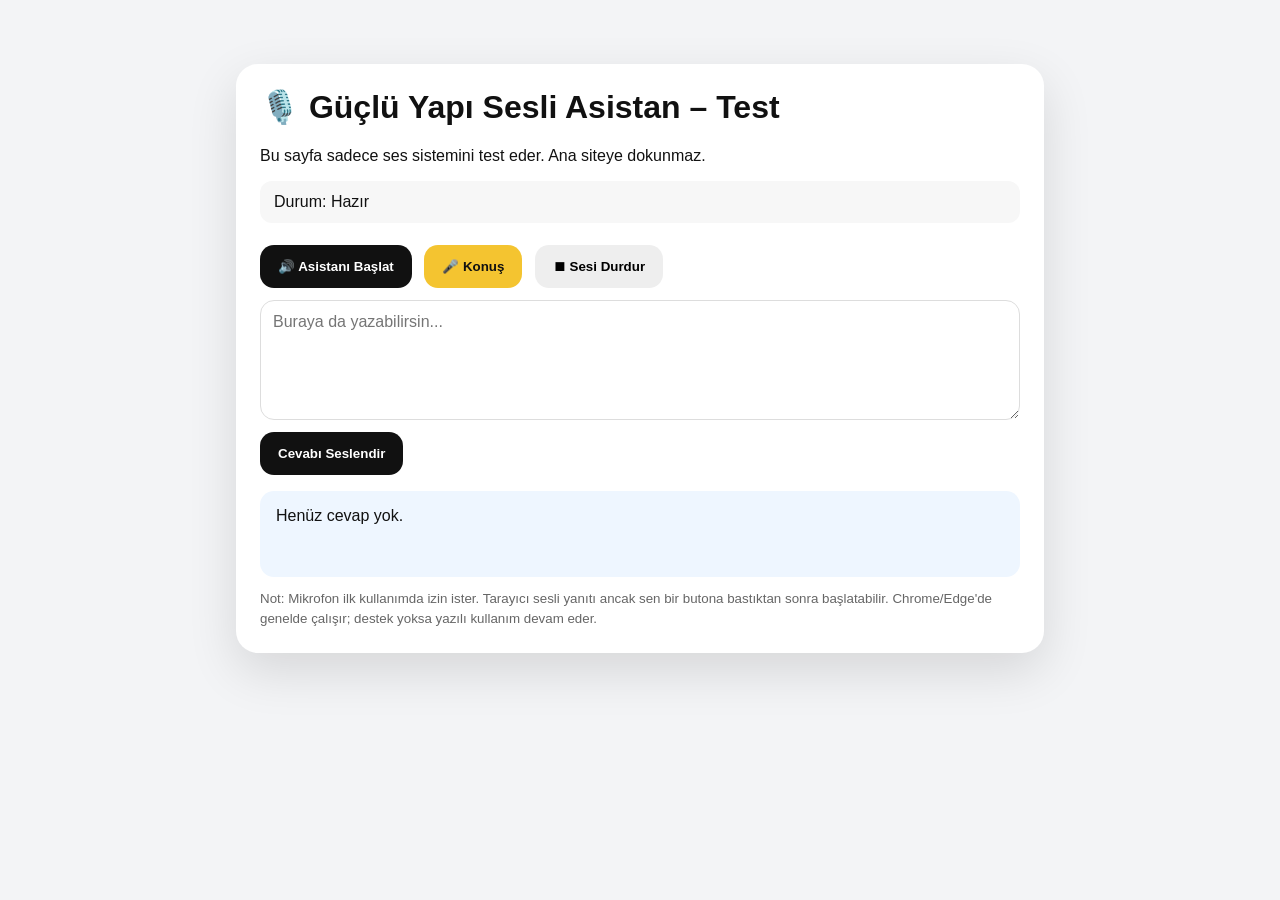
==== sesli-asistan-test.html @ 8af640b9 "Add safe voice assistant test page" ====
<!doctype html>
<html lang="tr">
<head>
  <meta charset="utf-8">
  <meta name="viewport" content="width=device-width,initial-scale=1">
  <title>Güçlü Yapı Sesli Asistan Test</title>
  <style>
    body{font-family:Arial,sans-serif;background:#f3f4f6;margin:0;padding:24px;color:#111}
    .card{max-width:760px;margin:40px auto;background:#fff;border-radius:22px;padding:24px;box-shadow:0 18px 50px rgba(0,0,0,.12)}
    h1{margin-top:0}
    .status{padding:12px 14px;background:#f7f7f7;border-radius:12px;margin:14px 0}
    button{border:0;border-radius:14px;padding:14px 18px;font-weight:700;cursor:pointer;margin-right:8px;margin-top:8px}
    .start{background:#111;color:#fff}.mic{background:#f4c430;color:#111}.stop{background:#eee}
    textarea{width:100%;min-height:120px;border:1px solid #ddd;border-radius:14px;padding:12px;box-sizing:border-box;margin-top:12px;font:inherit}
    .reply{margin-top:16px;padding:16px;border-radius:14px;background:#eef6ff;min-height:54px;white-space:pre-wrap}
    small{display:block;margin-top:12px;color:#666;line-height:1.5}
  </style>
</head>
<body>
  <div class="card">
    <h1>🎙️ Güçlü Yapı Sesli Asistan – Test</h1>
    <p>Bu sayfa sadece ses sistemini test eder. Ana siteye dokunmaz.</p>
    <div id="status" class="status">Durum: Hazır</div>

    <button class="start" id="startBtn">🔊 Asistanı Başlat</button>
    <button class="mic" id="micBtn">🎤 Konuş</button>
    <button class="stop" id="stopBtn">⏹ Sesi Durdur</button>

    <textarea id="text" placeholder="Buraya da yazabilirsin..."></textarea>
    <button class="start" id="answerBtn">Cevabı Seslendir</button>

    <div id="reply" class="reply">Henüz cevap yok.</div>
    <small>
      Not: Mikrofon ilk kullanımda izin ister. Tarayıcı sesli yanıtı ancak sen bir butona bastıktan sonra başlatabilir. Chrome/Edge'de genelde çalışır; destek yoksa yazılı kullanım devam eder.
    </small>
  </div>

<script>
(function(){
  const statusEl = document.getElementById('status');
  const textEl = document.getElementById('text');
  const replyEl = document.getElementById('reply');

  function setStatus(t){ statusEl.textContent = 'Durum: ' + t; }

  function pickTurkishVoice(){
    const voices = speechSynthesis.getVoices();
    return voices.find(v => /^tr(-|_)/i.test(v.lang)) || voices.find(v => /Turk/i.test(v.name)) || voices[0] || null;
  }

  function speak(text){
    if (!('speechSynthesis' in window)) {
      setStatus('Bu tarayıcı sesli okumayı desteklemiyor');
      return;
    }
    speechSynthesis.cancel();
    const u = new SpeechSynthesisUtterance(text);
    u.lang = 'tr-TR';
    const v = pickTurkishVoice();
    if (v) u.voice = v;
    u.rate = 0.98;
    u.pitch = 1;
    u.onstart = () => setStatus('Konuşuyor');
    u.onend = () => setStatus('Hazır');
    u.onerror = () => setStatus('Seslendirme hatası');
    speechSynthesis.speak(u);
  }

  function makeDemoReply(input){
    const q = (input || '').toLowerCase();
    if (q.includes('mantolama')) return 'Elbette. Güçlü Yapı olarak İzmir ve Menemen bölgesinde mantolama hizmeti veriyoruz. Bina kaç katlı ve hangi ilçede?';
    if (q.includes('boya')) return 'Dış cephe boya ve tamirat hizmetimiz var. Ücretsiz keşif için bina konumunu ve mümkünse birkaç fotoğrafı paylaşabilirsiniz.';
    if (q.includes('fiyat') || q.includes('ücret')) return 'Net fiyat için bina ölçüsü, yapılacak işlem ve yüzey durumunu bilmemiz gerekiyor. Ücretsiz keşifle net teklif hazırlayabiliriz.';
    if (q.includes('izmir') || q.includes('menemen')) return 'Evet, İzmir ve Menemen başta olmak üzere Ege bölgesinde hizmet veriyoruz.';
    return 'Size yardımcı olabilirim. Mantolama, dış cephe boya, fileli sıva, dekoratif sıva, izolasyon veya ücretsiz keşif hakkında sorabilirsiniz.';
  }

  document.getElementById('startBtn').onclick = function(){
    const msg = 'Merhaba, Güçlü Yapı sesli asistanına hoş geldiniz. Mantolama, dış cephe boya, izolasyon veya ücretsiz keşif hakkında bana sorabilirsiniz.';
    replyEl.textContent = msg;
    speak(msg);
  };

  document.getElementById('answerBtn').onclick = function(){
    const ans = makeDemoReply(textEl.value);
    replyEl.textContent = ans;
    speak(ans);
  };

  document.getElementById('stopBtn').onclick = function(){
    if ('speechSynthesis' in window) speechSynthesis.cancel();
    setStatus('Durduruldu');
  };

  const SR = window.SpeechRecognition || window.webkitSpeechRecognition;
  if (!SR) {
    document.getElementById('micBtn').disabled = true;
    document.getElementById('micBtn').textContent = '🎤 Mikrofon desteklenmiyor';
  } else {
    const rec = new SR();
    rec.lang = 'tr-TR';
    rec.interimResults = false;
    rec.maxAlternatives = 1;

    document.getElementById('micBtn').onclick = function(){
      try {
        setStatus('Dinliyor...');
        rec.start();
      } catch(e) {
        setStatus('Mikrofon zaten açık olabilir');
      }
    };

    rec.onresult = function(e){
      const heard = e.results[0][0].transcript;
      textEl.value = heard;
      const ans = makeDemoReply(heard);
      replyEl.textContent = ans;
      setStatus('Anlaşıldı: ' + heard);
      speak(ans);
    };
    rec.onerror = function(e){ setStatus('Mikrofon hatası: ' + e.error); };
    rec.onend = function(){ if (!speechSynthesis.speaking) setStatus('Hazır'); };
  }
})();
</script>
</body>
</html>
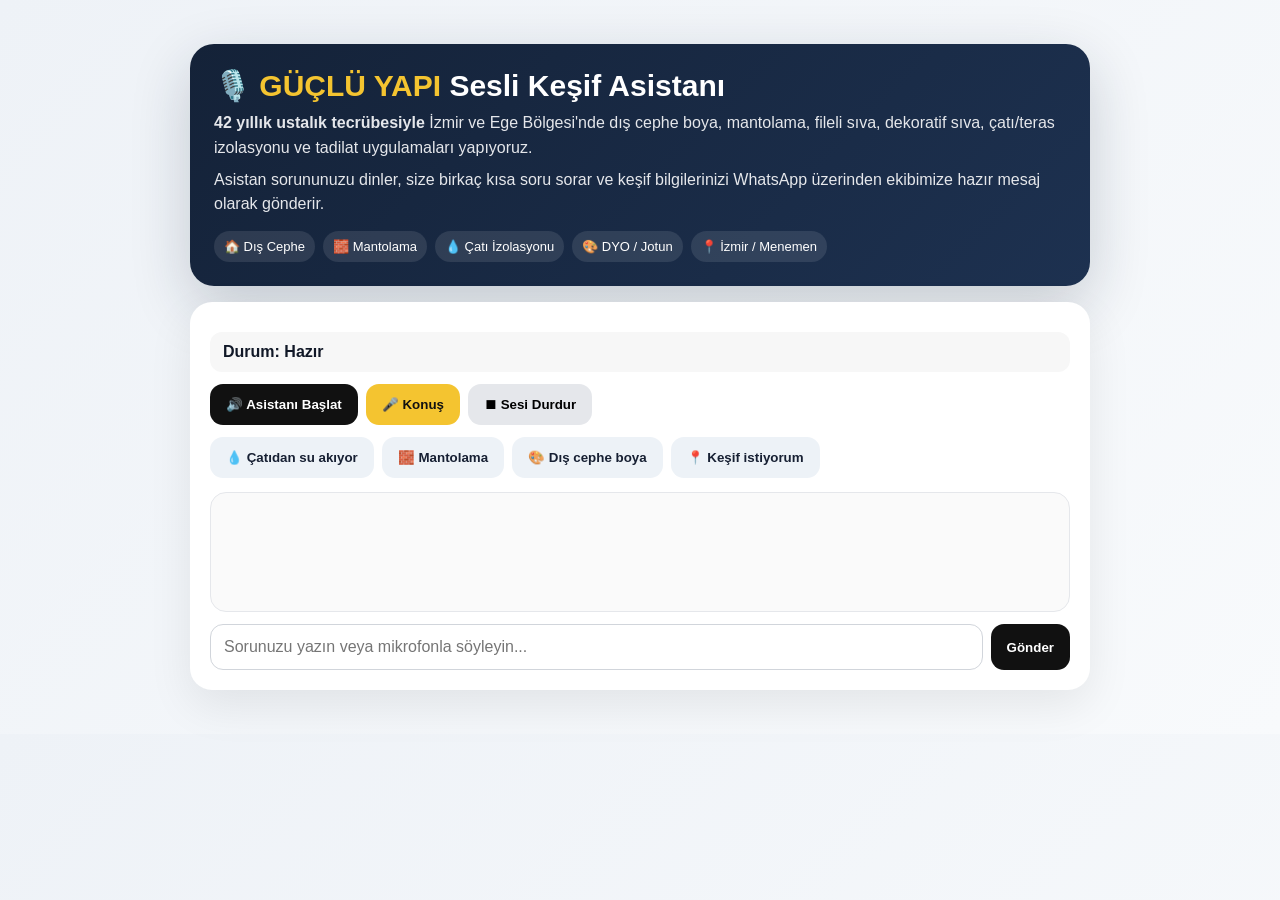
==== commit dcbafccd: "Develop voice assistant discovery flow and WhatsApp form" ====
--- a/sesli-asistan-test.html
+++ b/sesli-asistan-test.html
@@ -3,125 +3,199 @@
 <head>
   <meta charset="utf-8">
   <meta name="viewport" content="width=device-width,initial-scale=1">
-  <title>Güçlü Yapı Sesli Asistan Test</title>
+  <title>Güçlü Yapı Sesli Keşif Asistanı</title>
   <style>
-    body{font-family:Arial,sans-serif;background:#f3f4f6;margin:0;padding:24px;color:#111}
-    .card{max-width:760px;margin:40px auto;background:#fff;border-radius:22px;padding:24px;box-shadow:0 18px 50px rgba(0,0,0,.12)}
-    h1{margin-top:0}
-    .status{padding:12px 14px;background:#f7f7f7;border-radius:12px;margin:14px 0}
-    button{border:0;border-radius:14px;padding:14px 18px;font-weight:700;cursor:pointer;margin-right:8px;margin-top:8px}
-    .start{background:#111;color:#fff}.mic{background:#f4c430;color:#111}.stop{background:#eee}
-    textarea{width:100%;min-height:120px;border:1px solid #ddd;border-radius:14px;padding:12px;box-sizing:border-box;margin-top:12px;font:inherit}
-    .reply{margin-top:16px;padding:16px;border-radius:14px;background:#eef6ff;min-height:54px;white-space:pre-wrap}
-    small{display:block;margin-top:12px;color:#666;line-height:1.5}
+    :root{--navy:#142238;--navy2:#1d3150;--gold:#f4c430;--green:#22c55e;--soft:#f4f6f8;--text:#111827}
+    *{box-sizing:border-box}
+    body{font-family:Arial,sans-serif;background:linear-gradient(135deg,#eef2f7,#f8fafc);margin:0;padding:20px;color:var(--text)}
+    .wrap{max-width:900px;margin:24px auto}
+    .brand{background:linear-gradient(135deg,var(--navy),var(--navy2));color:#fff;border-radius:24px;padding:24px;box-shadow:0 20px 60px rgba(20,34,56,.2)}
+    .brand h1{margin:0 0 8px;font-size:30px}.brand strong{color:var(--gold)}
+    .brand p{margin:7px 0;line-height:1.55;color:#e5e7eb}
+    .badges{display:flex;flex-wrap:wrap;gap:8px;margin-top:14px}.badge{background:rgba(255,255,255,.1);padding:8px 10px;border-radius:999px;font-size:13px}
+    .card{margin-top:16px;background:#fff;border-radius:22px;padding:20px;box-shadow:0 16px 45px rgba(0,0,0,.08)}
+    .status{padding:11px 13px;background:#f7f7f7;border-radius:12px;margin:10px 0;font-weight:700}
+    .actions{display:flex;flex-wrap:wrap;gap:8px;margin:12px 0}
+    button{border:0;border-radius:13px;padding:13px 16px;font-weight:800;cursor:pointer}
+    .start{background:#111;color:#fff}.mic{background:var(--gold);color:#111}.stop{background:#e5e7eb}.send{background:#16a34a;color:#fff;width:100%;font-size:16px}
+    .quick{background:#edf2f7;color:#172033;font-weight:700}
+    .conversation{margin-top:14px;border:1px solid #e5e7eb;border-radius:16px;padding:14px;min-height:120px;max-height:330px;overflow:auto;background:#fafafa}
+    .msg{max-width:86%;padding:11px 13px;border-radius:14px;margin:8px 0;line-height:1.45;white-space:pre-wrap}
+    .bot{background:#eaf2ff;border-bottom-left-radius:4px}.user{background:#fff2bf;margin-left:auto;border-bottom-right-radius:4px}
+    .inputrow{display:flex;gap:8px;margin-top:12px}.inputrow input{flex:1;border:1px solid #d1d5db;border-radius:13px;padding:13px;font:inherit}.inputrow button{background:#111;color:#fff}
+    .formbox{display:none;margin-top:18px;border-top:1px solid #eee;padding-top:18px}
+    .formbox.show{display:block}
+    .grid{display:grid;grid-template-columns:1fr 1fr;gap:12px}
+    label{font-size:13px;font-weight:800;display:block;margin-bottom:6px}
+    input,select,textarea{width:100%;border:1px solid #d1d5db;border-radius:12px;padding:12px;font:inherit;background:#fff}
+    textarea{min-height:90px;resize:vertical}
+    .full{grid-column:1/-1}.wa-grid{display:grid;grid-template-columns:repeat(3,1fr);gap:8px;margin-top:12px}
+    .wa{display:block;text-decoration:none;text-align:center;background:#25D366;color:#fff;padding:12px;border-radius:12px;font-weight:800}
+    .note{margin-top:10px;color:#6b7280;font-size:12px;line-height:1.45}
+    @media(max-width:650px){.grid,.wa-grid{grid-template-columns:1fr}.brand h1{font-size:24px}.msg{max-width:94%}}
   </style>
 </head>
 <body>
-  <div class="card">
-    <h1>🎙️ Güçlü Yapı Sesli Asistan – Test</h1>
-    <p>Bu sayfa sadece ses sistemini test eder. Ana siteye dokunmaz.</p>
+<div class="wrap">
+  <section class="brand">
+    <h1>🎙️ <strong>GÜÇLÜ YAPI</strong> Sesli Keşif Asistanı</h1>
+    <p><b>42 yıllık ustalık tecrübesiyle</b> İzmir ve Ege Bölgesi'nde dış cephe boya, mantolama, fileli sıva, dekoratif sıva, çatı/teras izolasyonu ve tadilat uygulamaları yapıyoruz.</p>
+    <p>Asistan sorununuzu dinler, size birkaç kısa soru sorar ve keşif bilgilerinizi WhatsApp üzerinden ekibimize hazır mesaj olarak gönderir.</p>
+    <div class="badges"><span class="badge">🏠 Dış Cephe</span><span class="badge">🧱 Mantolama</span><span class="badge">💧 Çatı İzolasyonu</span><span class="badge">🎨 DYO / Jotun</span><span class="badge">📍 İzmir / Menemen</span></div>
+  </section>
+
+  <section class="card">
     <div id="status" class="status">Durum: Hazır</div>
-
-    <button class="start" id="startBtn">🔊 Asistanı Başlat</button>
-    <button class="mic" id="micBtn">🎤 Konuş</button>
-    <button class="stop" id="stopBtn">⏹ Sesi Durdur</button>
-
-    <textarea id="text" placeholder="Buraya da yazabilirsin..."></textarea>
-    <button class="start" id="answerBtn">Cevabı Seslendir</button>
-
-    <div id="reply" class="reply">Henüz cevap yok.</div>
-    <small>
-      Not: Mikrofon ilk kullanımda izin ister. Tarayıcı sesli yanıtı ancak sen bir butona bastıktan sonra başlatabilir. Chrome/Edge'de genelde çalışır; destek yoksa yazılı kullanım devam eder.
-    </small>
-  </div>
+    <div class="actions">
+      <button class="start" id="startBtn">🔊 Asistanı Başlat</button>
+      <button class="mic" id="micBtn">🎤 Konuş</button>
+      <button class="stop" id="stopBtn">⏹ Sesi Durdur</button>
+    </div>
+
+    <div class="actions">
+      <button class="quick" data-q="Evimin çatısından su akıyor">💧 Çatıdan su akıyor</button>
+      <button class="quick" data-q="Mantolama yaptırmak istiyorum">🧱 Mantolama</button>
+      <button class="quick" data-q="Dış cephe boya yaptırmak istiyorum">🎨 Dış cephe boya</button>
+      <button class="quick" data-q="Ücretsiz keşif istiyorum">📍 Keşif istiyorum</button>
+    </div>
+
+    <div id="conversation" class="conversation"></div>
+    <div class="inputrow">
+      <input id="text" placeholder="Sorunuzu yazın veya mikrofonla söyleyin...">
+      <button id="sendText">Gönder</button>
+    </div>
+
+    <div id="formBox" class="formbox">
+      <h2>📋 Ücretsiz Keşif Formu</h2>
+      <p id="formLead">Bilgileri doldurun, ardından istediğiniz Güçlü Yapı WhatsApp hattına tek tıkla gönderin.</p>
+      <div class="grid">
+        <div><label>Ad Soyad</label><input id="fName" placeholder="Adınız soyadınız"></div>
+        <div><label>Telefon</label><input id="fPhone" type="tel" placeholder="05xx xxx xx xx"></div>
+        <div><label>İlçe</label><input id="fDistrict" placeholder="Örn. Menemen"></div>
+        <div><label>Mahalle</label><input id="fNeighborhood" placeholder="Mahalle"></div>
+        <div class="full"><label>Açık Adres</label><input id="fAddress" placeholder="Sokak, bina no, site/apartman adı"></div>
+        <div><label>Hizmet</label><select id="fService"><option>Çatı / Teras Su İzolasyonu</option><option>Mantolama</option><option>Dış Cephe Boya ve Tamirat</option><option>Fileli Sıva</option><option>Dekoratif Sıva</option><option>Diğer</option></select></div>
+        <div><label>Bina Bilgisi</label><input id="fBuilding" placeholder="Örn. 5 katlı apartman"></div>
+        <div class="full"><label>Sorun / Talep</label><textarea id="fProblem" placeholder="Sorunu kısaca anlatın..."></textarea></div>
+      </div>
+
+      <button class="send" id="prepareBtn">✅ WhatsApp Mesajını Hazırla</button>
+      <div id="waButtons" class="wa-grid" style="display:none">
+        <a id="wa1" class="wa" target="_blank">WhatsApp 1</a>
+        <a id="wa2" class="wa" target="_blank">WhatsApp 2</a>
+        <a id="wa3" class="wa" target="_blank">WhatsApp 3</a>
+      </div>
+      <div class="note">WhatsApp açıldıktan sonra bina/çatı fotoğraf ve videolarını mesaja ayrıca ekleyebilirsiniz. Tarayıcı güvenliği nedeniyle dosyalar otomatik eklenemez.</div>
+    </div>
+  </section>
+</div>
 
 <script>
 (function(){
-  const statusEl = document.getElementById('status');
-  const textEl = document.getElementById('text');
-  const replyEl = document.getElementById('reply');
-
-  function setStatus(t){ statusEl.textContent = 'Durum: ' + t; }
+  const statusEl=document.getElementById('status');
+  const textEl=document.getElementById('text');
+  const conv=document.getElementById('conversation');
+  const formBox=document.getElementById('formBox');
+  const state={step:'start',district:'',service:'',problem:''};
+
+  function setStatus(t){statusEl.textContent='Durum: '+t}
+  function addMsg(who,text){const d=document.createElement('div');d.className='msg '+(who==='bot'?'bot':'user');d.textContent=text;conv.appendChild(d);conv.scrollTop=conv.scrollHeight}
 
   function pickTurkishVoice(){
-    const voices = speechSynthesis.getVoices();
-    return voices.find(v => /^tr(-|_)/i.test(v.lang)) || voices.find(v => /Turk/i.test(v.name)) || voices[0] || null;
-  }
-
+    const voices=speechSynthesis.getVoices();
+    return voices.find(v=>/^tr(-|_)/i.test(v.lang))||voices.find(v=>/Turk/i.test(v.name))||voices[0]||null;
+  }
   function speak(text){
-    if (!('speechSynthesis' in window)) {
-      setStatus('Bu tarayıcı sesli okumayı desteklemiyor');
-      return;
-    }
+    if(!('speechSynthesis' in window)){setStatus('Sesli okuma desteklenmiyor');return}
     speechSynthesis.cancel();
-    const u = new SpeechSynthesisUtterance(text);
-    u.lang = 'tr-TR';
-    const v = pickTurkishVoice();
-    if (v) u.voice = v;
-    u.rate = 0.98;
-    u.pitch = 1;
-    u.onstart = () => setStatus('Konuşuyor');
-    u.onend = () => setStatus('Hazır');
-    u.onerror = () => setStatus('Seslendirme hatası');
-    speechSynthesis.speak(u);
-  }
-
-  function makeDemoReply(input){
-    const q = (input || '').toLowerCase();
-    if (q.includes('mantolama')) return 'Elbette. Güçlü Yapı olarak İzmir ve Menemen bölgesinde mantolama hizmeti veriyoruz. Bina kaç katlı ve hangi ilçede?';
-    if (q.includes('boya')) return 'Dış cephe boya ve tamirat hizmetimiz var. Ücretsiz keşif için bina konumunu ve mümkünse birkaç fotoğrafı paylaşabilirsiniz.';
-    if (q.includes('fiyat') || q.includes('ücret')) return 'Net fiyat için bina ölçüsü, yapılacak işlem ve yüzey durumunu bilmemiz gerekiyor. Ücretsiz keşifle net teklif hazırlayabiliriz.';
-    if (q.includes('izmir') || q.includes('menemen')) return 'Evet, İzmir ve Menemen başta olmak üzere Ege bölgesinde hizmet veriyoruz.';
-    return 'Size yardımcı olabilirim. Mantolama, dış cephe boya, fileli sıva, dekoratif sıva, izolasyon veya ücretsiz keşif hakkında sorabilirsiniz.';
-  }
-
-  document.getElementById('startBtn').onclick = function(){
-    const msg = 'Merhaba, Güçlü Yapı sesli asistanına hoş geldiniz. Mantolama, dış cephe boya, izolasyon veya ücretsiz keşif hakkında bana sorabilirsiniz.';
-    replyEl.textContent = msg;
-    speak(msg);
+    const u=new SpeechSynthesisUtterance(text);u.lang='tr-TR';const v=pickTurkishVoice();if(v)u.voice=v;u.rate=.96;u.pitch=1;
+    u.onstart=()=>setStatus('Konuşuyor');u.onend=()=>setStatus('Hazır');u.onerror=()=>setStatus('Seslendirme hatası');speechSynthesis.speak(u);
+  }
+  function bot(text){addMsg('bot',text);speak(text)}
+  function showForm(){formBox.classList.add('show');if(state.district)document.getElementById('fDistrict').value=state.district;if(state.service)document.getElementById('fService').value=state.service;if(state.problem)document.getElementById('fProblem').value=state.problem;formBox.scrollIntoView({behavior:'smooth',block:'start'})}
+
+  function normalizeTR(s){return (s||'').toLocaleLowerCase('tr-TR').replace(/[ı]/g,'i').replace(/[ş]/g,'s').replace(/[ğ]/g,'g').replace(/[ü]/g,'u').replace(/[ö]/g,'o').replace(/[ç]/g,'c')}
+
+  function understand(input){
+    const raw=(input||'').trim(); if(!raw)return;
+    addMsg('user',raw); textEl.value='';
+    const q=normalizeTR(raw);
+
+    if(state.step==='ask_district'){
+      let district=raw.replace(/^(ben |biz |ilce |ilçem |ilcem |konum |konumum )/i,'').trim();
+      if(q.includes('menemen')) district='Menemen';
+      state.district=district||raw; state.step='form';
+      document.getElementById('fDistrict').value=state.district;
+      const reply=(normalizeTR(state.district).includes('menemen'))
+        ? 'Tamam, Menemen bölgesinde hizmet veriyoruz. Sorununuzu ekibe iletmek için size kısa bir ücretsiz keşif formu açıyorum. Adres, telefon ve bina bilgilerini doldurduğunuzda WhatsApp mesajını otomatik hazırlayacağız.'
+        : 'Tamam, '+state.district+' olarak kaydettim. Hizmet uygunluğunu ekibimiz teyit etsin. Şimdi kısa keşif formunu doldurun; adres ve telefon bilgileriniz WhatsApp mesajına otomatik eklenecek.';
+      bot(reply);showForm();return;
+    }
+
+    const roof=q.includes('cati')||q.includes('teras')||q.includes('su aki')||q.includes('sizdir')||q.includes('rutubet')||q.includes('nem');
+    const insulation=q.includes('mantolama');
+    const paint=q.includes('dis cephe')||q.includes('boya');
+    const discovery=q.includes('kesif')||q.includes('fiyat')||q.includes('teklif');
+
+    if(roof){
+      state.problem=raw; state.service='Çatı / Teras Su İzolasyonu'; state.step='ask_district';
+      bot('Geçmiş olsun. Çatıdan su alma; membran, baca dipleri, parapetler, dereler veya çatlaklardan kaynaklanabilir. Net çözüm için yerinde görmek en doğrusu. Hangi ilçedesiniz? Örneğin Menemen, Bornova, Karşıyaka gibi.');return;
+    }
+    if(insulation){
+      state.problem=raw; state.service='Mantolama'; state.step='ask_district';
+      bot('Tabii. Güçlü Yapı olarak mantolama ve dış cephe sistemleri uyguluyoruz. Size doğru keşif yönlendirmesi yapabilmem için önce hangi ilçede olduğunuzu söyler misiniz?');return;
+    }
+    if(paint){
+      state.problem=raw; state.service='Dış Cephe Boya ve Tamirat'; state.step='ask_district';
+      bot('Dış cephe boya ve tamirat uygulaması yapıyoruz. Yüzeyin çatlak, kabarma ve sıva durumuna göre uygulama planı değişir. Hangi ilçedesiniz?');return;
+    }
+    if(discovery){
+      state.problem=raw; state.step='ask_district';
+      bot('Memnuniyetle. Ücretsiz keşif kaydı oluşturabiliriz. Önce hangi ilçede olduğunuzu söyler misiniz?');return;
+    }
+    if(q.includes('menemen')){
+      state.district='Menemen';state.step='form';bot('Evet, Menemen’de hizmet veriyoruz. Size ücretsiz keşif formunu açıyorum.');showForm();return;
+    }
+    if(q.includes('kimsiniz')||q.includes('guclu yapi')||q.includes('hakkinda')){
+      bot('Güçlü Yapı; 42 yıllık ustalık tecrübesiyle İzmir ve Ege Bölgesi’nde dış cephe boya, mantolama, fileli ve dekoratif sıva, çatı ve teras izolasyonu ile tadilat işleri yapan bir uygulama ekibidir. DYO ve Jotun gibi markalarla çalışıyoruz. İsterseniz sorununuzu anlatın, sizi keşif formuna yönlendireyim.');return;
+    }
+    bot('Size yardımcı olayım. Çatıdan su alma, mantolama, dış cephe boya, sıva veya izolasyon probleminizi bana söyleyin. Gerekirse birkaç soru sorup ücretsiz keşif formunu açacağım.');
+  }
+
+  document.getElementById('startBtn').onclick=function(){
+    const intro='Merhaba, Güçlü Yapı’ya hoş geldiniz. 42 yıllık ustalık tecrübesiyle İzmir ve Ege Bölgesi’nde dış cephe boya, mantolama, fileli sıva, dekoratif sıva, çatı ve teras izolasyonu hizmeti veriyoruz. Sorununuzu bana sesli olarak anlatabilirsiniz. Örneğin, evimin çatısından su akıyor diyebilirsiniz.';
+    addMsg('bot',intro);speak(intro);
   };
-
-  document.getElementById('answerBtn').onclick = function(){
-    const ans = makeDemoReply(textEl.value);
-    replyEl.textContent = ans;
-    speak(ans);
+  document.getElementById('sendText').onclick=()=>understand(textEl.value);
+  textEl.addEventListener('keydown',e=>{if(e.key==='Enter'){e.preventDefault();understand(textEl.value)}});
+  document.querySelectorAll('.quick').forEach(b=>b.onclick=()=>understand(b.dataset.q));
+  document.getElementById('stopBtn').onclick=function(){if('speechSynthesis'in window)speechSynthesis.cancel();setStatus('Durduruldu')};
+
+  const SR=window.SpeechRecognition||window.webkitSpeechRecognition;
+  if(!SR){document.getElementById('micBtn').disabled=true;document.getElementById('micBtn').textContent='🎤 Mikrofon desteklenmiyor'}else{
+    const rec=new SR();rec.lang='tr-TR';rec.interimResults=false;rec.maxAlternatives=1;
+    document.getElementById('micBtn').onclick=function(){try{setStatus('Dinliyor...');rec.start()}catch(e){setStatus('Mikrofon zaten açık olabilir')}};
+    rec.onresult=e=>{const heard=e.results[0][0].transcript;setStatus('Anlaşıldı: '+heard);understand(heard)};
+    rec.onerror=e=>setStatus('Mikrofon hatası: '+e.error);rec.onend=()=>{if(!speechSynthesis.speaking)setStatus('Hazır')};
+  }
+
+  document.getElementById('prepareBtn').onclick=function(){
+    const name=document.getElementById('fName').value.trim();
+    const phone=document.getElementById('fPhone').value.trim();
+    const district=document.getElementById('fDistrict').value.trim();
+    const neighborhood=document.getElementById('fNeighborhood').value.trim();
+    const address=document.getElementById('fAddress').value.trim();
+    const service=document.getElementById('fService').value;
+    const building=document.getElementById('fBuilding').value.trim();
+    const problem=document.getElementById('fProblem').value.trim();
+    if(!name||!phone||!district){alert('Lütfen en az Ad Soyad, Telefon ve İlçe bilgilerini doldurun.');return}
+    const msg=`GÜÇLÜ YAPI - ÜCRETSİZ KEŞİF TALEBİ\n\nAd Soyad: ${name}\nTelefon: ${phone}\nİlçe: ${district}\nMahalle: ${neighborhood||'-'}\nAdres: ${address||'-'}\nHizmet: ${service}\nBina Bilgisi: ${building||'-'}\nSorun / Talep: ${problem||'-'}\n\nMüsait olduğunuzda keşif için dönüş yapabilir misiniz?`;
+    const enc=encodeURIComponent(msg);
+    const nums=['905013242145','905354176251','905073541360'];
+    nums.forEach((n,i)=>{const a=document.getElementById('wa'+(i+1));a.href='https://wa.me/'+n+'?text='+enc});
+    document.getElementById('waButtons').style.display='grid';
+    bot('Mesajınız hazır. Aşağıdaki yeşil WhatsApp düğmelerinden birine basarak keşif talebini Güçlü Yapı ekibine gönderebilirsiniz. Fotoğraf ve videolarınızı WhatsApp açıldıktan sonra ekleyebilirsiniz.');
   };
-
-  document.getElementById('stopBtn').onclick = function(){
-    if ('speechSynthesis' in window) speechSynthesis.cancel();
-    setStatus('Durduruldu');
-  };
-
-  const SR = window.SpeechRecognition || window.webkitSpeechRecognition;
-  if (!SR) {
-    document.getElementById('micBtn').disabled = true;
-    document.getElementById('micBtn').textContent = '🎤 Mikrofon desteklenmiyor';
-  } else {
-    const rec = new SR();
-    rec.lang = 'tr-TR';
-    rec.interimResults = false;
-    rec.maxAlternatives = 1;
-
-    document.getElementById('micBtn').onclick = function(){
-      try {
-        setStatus('Dinliyor...');
-        rec.start();
-      } catch(e) {
-        setStatus('Mikrofon zaten açık olabilir');
-      }
-    };
-
-    rec.onresult = function(e){
-      const heard = e.results[0][0].transcript;
-      textEl.value = heard;
-      const ans = makeDemoReply(heard);
-      replyEl.textContent = ans;
-      setStatus('Anlaşıldı: ' + heard);
-      speak(ans);
-    };
-    rec.onerror = function(e){ setStatus('Mikrofon hatası: ' + e.error); };
-    rec.onend = function(){ if (!speechSynthesis.speaking) setStatus('Hazır'); };
-  }
 })();
 </script>
 </body>
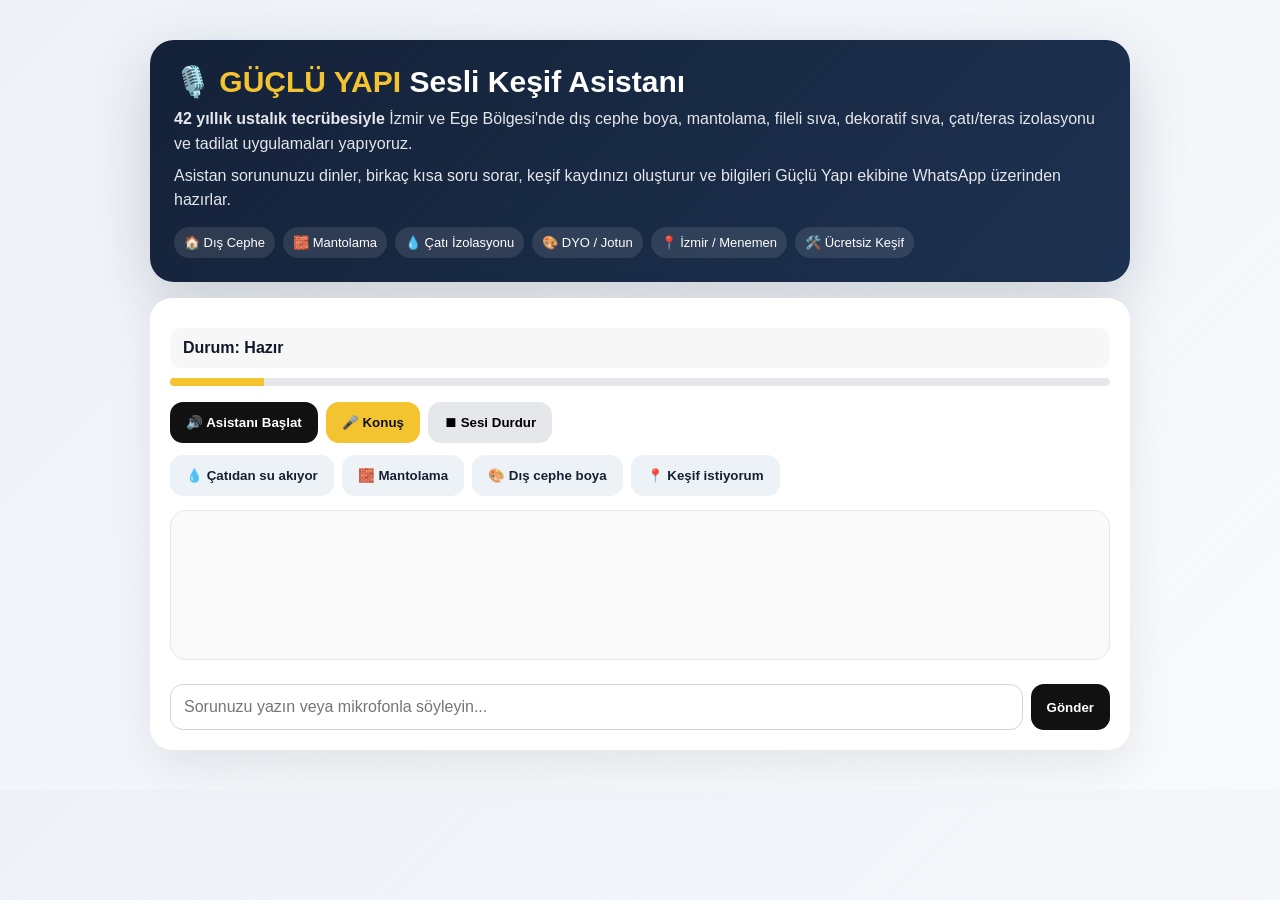
==== commit 95e33933: "Upgrade voice assistant discovery flow and team WhatsApp handoff" ====
--- a/sesli-asistan-test.html
+++ b/sesli-asistan-test.html
@@ -5,34 +5,15 @@
   <meta name="viewport" content="width=device-width,initial-scale=1">
   <title>Güçlü Yapı Sesli Keşif Asistanı</title>
   <style>
-    :root{--navy:#142238;--navy2:#1d3150;--gold:#f4c430;--green:#22c55e;--soft:#f4f6f8;--text:#111827}
-    *{box-sizing:border-box}
-    body{font-family:Arial,sans-serif;background:linear-gradient(135deg,#eef2f7,#f8fafc);margin:0;padding:20px;color:var(--text)}
-    .wrap{max-width:900px;margin:24px auto}
-    .brand{background:linear-gradient(135deg,var(--navy),var(--navy2));color:#fff;border-radius:24px;padding:24px;box-shadow:0 20px 60px rgba(20,34,56,.2)}
-    .brand h1{margin:0 0 8px;font-size:30px}.brand strong{color:var(--gold)}
-    .brand p{margin:7px 0;line-height:1.55;color:#e5e7eb}
-    .badges{display:flex;flex-wrap:wrap;gap:8px;margin-top:14px}.badge{background:rgba(255,255,255,.1);padding:8px 10px;border-radius:999px;font-size:13px}
-    .card{margin-top:16px;background:#fff;border-radius:22px;padding:20px;box-shadow:0 16px 45px rgba(0,0,0,.08)}
-    .status{padding:11px 13px;background:#f7f7f7;border-radius:12px;margin:10px 0;font-weight:700}
-    .actions{display:flex;flex-wrap:wrap;gap:8px;margin:12px 0}
-    button{border:0;border-radius:13px;padding:13px 16px;font-weight:800;cursor:pointer}
-    .start{background:#111;color:#fff}.mic{background:var(--gold);color:#111}.stop{background:#e5e7eb}.send{background:#16a34a;color:#fff;width:100%;font-size:16px}
-    .quick{background:#edf2f7;color:#172033;font-weight:700}
-    .conversation{margin-top:14px;border:1px solid #e5e7eb;border-radius:16px;padding:14px;min-height:120px;max-height:330px;overflow:auto;background:#fafafa}
-    .msg{max-width:86%;padding:11px 13px;border-radius:14px;margin:8px 0;line-height:1.45;white-space:pre-wrap}
-    .bot{background:#eaf2ff;border-bottom-left-radius:4px}.user{background:#fff2bf;margin-left:auto;border-bottom-right-radius:4px}
-    .inputrow{display:flex;gap:8px;margin-top:12px}.inputrow input{flex:1;border:1px solid #d1d5db;border-radius:13px;padding:13px;font:inherit}.inputrow button{background:#111;color:#fff}
-    .formbox{display:none;margin-top:18px;border-top:1px solid #eee;padding-top:18px}
-    .formbox.show{display:block}
-    .grid{display:grid;grid-template-columns:1fr 1fr;gap:12px}
-    label{font-size:13px;font-weight:800;display:block;margin-bottom:6px}
-    input,select,textarea{width:100%;border:1px solid #d1d5db;border-radius:12px;padding:12px;font:inherit;background:#fff}
-    textarea{min-height:90px;resize:vertical}
-    .full{grid-column:1/-1}.wa-grid{display:grid;grid-template-columns:repeat(3,1fr);gap:8px;margin-top:12px}
-    .wa{display:block;text-decoration:none;text-align:center;background:#25D366;color:#fff;padding:12px;border-radius:12px;font-weight:800}
-    .note{margin-top:10px;color:#6b7280;font-size:12px;line-height:1.45}
-    @media(max-width:650px){.grid,.wa-grid{grid-template-columns:1fr}.brand h1{font-size:24px}.msg{max-width:94%}}
+    :root{--navy:#142238;--navy2:#1d3150;--gold:#f4c430;--green:#16a34a;--soft:#f4f6f8;--text:#111827;--danger:#b91c1c}
+    *{box-sizing:border-box}body{font-family:Arial,sans-serif;background:linear-gradient(135deg,#eef2f7,#f8fafc);margin:0;padding:20px;color:var(--text)}
+    .wrap{max-width:980px;margin:20px auto}.brand{background:linear-gradient(135deg,var(--navy),var(--navy2));color:#fff;border-radius:24px;padding:24px;box-shadow:0 20px 60px rgba(20,34,56,.18)}
+    .brand h1{margin:0 0 8px;font-size:30px}.brand strong{color:var(--gold)}.brand p{margin:7px 0;line-height:1.55;color:#e5e7eb}.badges{display:flex;flex-wrap:wrap;gap:8px;margin-top:14px}.badge{background:rgba(255,255,255,.1);padding:8px 10px;border-radius:999px;font-size:13px}
+    .card{margin-top:16px;background:#fff;border-radius:22px;padding:20px;box-shadow:0 16px 45px rgba(0,0,0,.08)}.status{padding:11px 13px;background:#f7f7f7;border-radius:12px;margin:10px 0;font-weight:700}.progress{height:8px;background:#e5e7eb;border-radius:999px;overflow:hidden;margin:10px 0 16px}.progress>div{height:100%;width:10%;background:var(--gold);transition:.25s}
+    .actions{display:flex;flex-wrap:wrap;gap:8px;margin:12px 0}button{border:0;border-radius:13px;padding:13px 16px;font-weight:800;cursor:pointer}.start{background:#111;color:#fff}.mic{background:var(--gold);color:#111}.stop{background:#e5e7eb}.send{background:var(--green);color:#fff;width:100%;font-size:16px}.quick{background:#edf2f7;color:#172033;font-weight:700}.danger{background:#fee2e2;color:#991b1b}
+    .conversation{margin-top:14px;border:1px solid #e5e7eb;border-radius:16px;padding:14px;min-height:150px;max-height:360px;overflow:auto;background:#fafafa}.msg{max-width:86%;padding:11px 13px;border-radius:14px;margin:8px 0;line-height:1.45;white-space:pre-wrap}.bot{background:#eaf2ff;border-bottom-left-radius:4px}.user{background:#fff2bf;margin-left:auto;border-bottom-right-radius:4px}
+    .inputrow{display:flex;gap:8px;margin-top:12px}.inputrow input{flex:1;border:1px solid #d1d5db;border-radius:13px;padding:13px;font:inherit}.inputrow button{background:#111;color:#fff}.formbox{display:none;margin-top:18px;border-top:1px solid #eee;padding-top:18px}.formbox.show{display:block}.grid{display:grid;grid-template-columns:1fr 1fr;gap:12px}label{font-size:13px;font-weight:800;display:block;margin-bottom:6px}input,select,textarea{width:100%;border:1px solid #d1d5db;border-radius:12px;padding:12px;font:inherit;background:#fff}textarea{min-height:90px;resize:vertical}.full{grid-column:1/-1}.summary{background:#f8fafc;border:1px dashed #cbd5e1;border-radius:14px;padding:14px;white-space:pre-wrap;line-height:1.5;margin-top:12px}.wa-grid{display:grid;grid-template-columns:repeat(3,1fr);gap:8px;margin-top:12px}.wa{display:block;text-decoration:none;text-align:center;background:#25D366;color:#fff;padding:12px;border-radius:12px;font-weight:800}.note{margin-top:10px;color:#6b7280;font-size:12px;line-height:1.5}.consent{display:flex;gap:8px;align-items:flex-start;margin:12px 0;font-size:13px}.consent input{width:auto;margin-top:2px}.hidden{display:none!important}.success{background:#ecfdf5;color:#166534;padding:12px;border-radius:12px;margin-top:12px;font-weight:700}
+    @media(max-width:650px){.grid,.wa-grid{grid-template-columns:1fr}.brand h1{font-size:24px}.msg{max-width:94%}.inputrow{flex-direction:column}}
   </style>
 </head>
 <body>
@@ -40,18 +21,18 @@
   <section class="brand">
     <h1>🎙️ <strong>GÜÇLÜ YAPI</strong> Sesli Keşif Asistanı</h1>
     <p><b>42 yıllık ustalık tecrübesiyle</b> İzmir ve Ege Bölgesi'nde dış cephe boya, mantolama, fileli sıva, dekoratif sıva, çatı/teras izolasyonu ve tadilat uygulamaları yapıyoruz.</p>
-    <p>Asistan sorununuzu dinler, size birkaç kısa soru sorar ve keşif bilgilerinizi WhatsApp üzerinden ekibimize hazır mesaj olarak gönderir.</p>
-    <div class="badges"><span class="badge">🏠 Dış Cephe</span><span class="badge">🧱 Mantolama</span><span class="badge">💧 Çatı İzolasyonu</span><span class="badge">🎨 DYO / Jotun</span><span class="badge">📍 İzmir / Menemen</span></div>
+    <p>Asistan sorununuzu dinler, birkaç kısa soru sorar, keşif kaydınızı oluşturur ve bilgileri Güçlü Yapı ekibine WhatsApp üzerinden hazırlar.</p>
+    <div class="badges"><span class="badge">🏠 Dış Cephe</span><span class="badge">🧱 Mantolama</span><span class="badge">💧 Çatı İzolasyonu</span><span class="badge">🎨 DYO / Jotun</span><span class="badge">📍 İzmir / Menemen</span><span class="badge">🛠️ Ücretsiz Keşif</span></div>
   </section>
 
   <section class="card">
     <div id="status" class="status">Durum: Hazır</div>
+    <div class="progress"><div id="progressBar"></div></div>
     <div class="actions">
       <button class="start" id="startBtn">🔊 Asistanı Başlat</button>
       <button class="mic" id="micBtn">🎤 Konuş</button>
       <button class="stop" id="stopBtn">⏹ Sesi Durdur</button>
     </div>
-
     <div class="actions">
       <button class="quick" data-q="Evimin çatısından su akıyor">💧 Çatıdan su akıyor</button>
       <button class="quick" data-q="Mantolama yaptırmak istiyorum">🧱 Mantolama</button>
@@ -60,6 +41,7 @@
     </div>
 
     <div id="conversation" class="conversation"></div>
+    <div id="dynamicQuick" class="actions"></div>
     <div class="inputrow">
       <input id="text" placeholder="Sorunuzu yazın veya mikrofonla söyleyin...">
       <button id="sendText">Gönder</button>
@@ -67,135 +49,107 @@
 
     <div id="formBox" class="formbox">
       <h2>📋 Ücretsiz Keşif Formu</h2>
-      <p id="formLead">Bilgileri doldurun, ardından istediğiniz Güçlü Yapı WhatsApp hattına tek tıkla gönderin.</p>
+      <p>Asistanın anladığı bilgiler otomatik doldurulur. Eksik kalanları tamamlayın.</p>
       <div class="grid">
-        <div><label>Ad Soyad</label><input id="fName" placeholder="Adınız soyadınız"></div>
-        <div><label>Telefon</label><input id="fPhone" type="tel" placeholder="05xx xxx xx xx"></div>
-        <div><label>İlçe</label><input id="fDistrict" placeholder="Örn. Menemen"></div>
+        <div><label>Ad Soyad *</label><input id="fName" autocomplete="name" placeholder="Adınız soyadınız"></div>
+        <div><label>Telefon *</label><input id="fPhone" type="tel" inputmode="tel" autocomplete="tel" placeholder="05xx xxx xx xx"></div>
+        <div><label>İlçe *</label><input id="fDistrict" placeholder="Örn. Menemen"></div>
         <div><label>Mahalle</label><input id="fNeighborhood" placeholder="Mahalle"></div>
-        <div class="full"><label>Açık Adres</label><input id="fAddress" placeholder="Sokak, bina no, site/apartman adı"></div>
+        <div class="full"><label>Açık Adres *</label><input id="fAddress" autocomplete="street-address" placeholder="Sokak, bina no, site/apartman adı"></div>
         <div><label>Hizmet</label><select id="fService"><option>Çatı / Teras Su İzolasyonu</option><option>Mantolama</option><option>Dış Cephe Boya ve Tamirat</option><option>Fileli Sıva</option><option>Dekoratif Sıva</option><option>Diğer</option></select></div>
         <div><label>Bina Bilgisi</label><input id="fBuilding" placeholder="Örn. 5 katlı apartman"></div>
+        <div><label>Aciliyet</label><select id="fUrgency"><option>Normal</option><option>Bu hafta</option><option>Acil - su alıyor / aktif sorun</option></select></div>
+        <div><label>Uygun Aranma Zamanı</label><select id="fTime"><option>Fark etmez</option><option>09:00 - 12:00</option><option>12:00 - 15:00</option><option>15:00 - 18:00</option><option>18:00 sonrası</option></select></div>
         <div class="full"><label>Sorun / Talep</label><textarea id="fProblem" placeholder="Sorunu kısaca anlatın..."></textarea></div>
       </div>
 
-      <button class="send" id="prepareBtn">✅ WhatsApp Mesajını Hazırla</button>
-      <div id="waButtons" class="wa-grid" style="display:none">
-        <a id="wa1" class="wa" target="_blank">WhatsApp 1</a>
-        <a id="wa2" class="wa" target="_blank">WhatsApp 2</a>
-        <a id="wa3" class="wa" target="_blank">WhatsApp 3</a>
+      <div class="consent"><input id="consent" type="checkbox"><label for="consent" style="font-weight:600;margin:0">Keşif talebimin Güçlü Yapı ekibiyle WhatsApp üzerinden paylaşılmasını kabul ediyorum.</label></div>
+      <button class="start" id="previewBtn" style="width:100%">🧾 Talebi Önizle</button>
+      <div id="summary" class="summary hidden"></div>
+      <button class="send" id="sendTeamBtn" style="margin-top:10px">📲 3 Güçlü Yapı Hattına Gönderimi Hazırla</button>
+      <button class="stop" id="copyBtn" style="width:100%;margin-top:8px">📋 Mesajı Kopyala</button>
+
+      <div id="waButtons" class="wa-grid hidden">
+        <a id="wa1" class="wa" target="_blank" rel="noopener">WhatsApp 1</a>
+        <a id="wa2" class="wa" target="_blank" rel="noopener">WhatsApp 2</a>
+        <a id="wa3" class="wa" target="_blank" rel="noopener">WhatsApp 3</a>
       </div>
-      <div class="note">WhatsApp açıldıktan sonra bina/çatı fotoğraf ve videolarını mesaja ayrıca ekleyebilirsiniz. Tarayıcı güvenliği nedeniyle dosyalar otomatik eklenemez.</div>
+      <div id="sendInfo" class="note">Not: Normal WhatsApp bağlantısı güvenlik nedeniyle mesajı kendi kendine gönderemez. Bu sayfa 3 sohbeti hazırlar; WhatsApp'ta “Gönder”e dokunmanız gerekir. Tam otomatik gönderim için WhatsApp Business Cloud API gerekir.</div>
+      <div id="success" class="success hidden"></div>
     </div>
   </section>
 </div>
 
 <script>
 (function(){
-  const statusEl=document.getElementById('status');
-  const textEl=document.getElementById('text');
-  const conv=document.getElementById('conversation');
-  const formBox=document.getElementById('formBox');
-  const state={step:'start',district:'',service:'',problem:''};
+  const TEAM=['905354176251','905073541360','905013242145'];
+  const statusEl=document.getElementById('status'), textEl=document.getElementById('text'), conv=document.getElementById('conversation');
+  const formBox=document.getElementById('formBox'), dynamicQuick=document.getElementById('dynamicQuick'), progressBar=document.getElementById('progressBar');
+  const state={step:'start',district:'',service:'',problem:'',building:'',urgency:'Normal',history:[]};
 
   function setStatus(t){statusEl.textContent='Durum: '+t}
-  function addMsg(who,text){const d=document.createElement('div');d.className='msg '+(who==='bot'?'bot':'user');d.textContent=text;conv.appendChild(d);conv.scrollTop=conv.scrollHeight}
-
-  function pickTurkishVoice(){
-    const voices=speechSynthesis.getVoices();
-    return voices.find(v=>/^tr(-|_)/i.test(v.lang))||voices.find(v=>/Turk/i.test(v.name))||voices[0]||null;
-  }
-  function speak(text){
-    if(!('speechSynthesis' in window)){setStatus('Sesli okuma desteklenmiyor');return}
-    speechSynthesis.cancel();
-    const u=new SpeechSynthesisUtterance(text);u.lang='tr-TR';const v=pickTurkishVoice();if(v)u.voice=v;u.rate=.96;u.pitch=1;
-    u.onstart=()=>setStatus('Konuşuyor');u.onend=()=>setStatus('Hazır');u.onerror=()=>setStatus('Seslendirme hatası');speechSynthesis.speak(u);
-  }
+  function setProgress(n){progressBar.style.width=Math.max(8,Math.min(100,n))+'%'}
+  function addMsg(who,text){const d=document.createElement('div');d.className='msg '+(who==='bot'?'bot':'user');d.textContent=text;conv.appendChild(d);conv.scrollTop=conv.scrollHeight;state.history.push({who,text})}
+  function pickTurkishVoice(){const voices=speechSynthesis.getVoices();return voices.find(v=>/^tr(-|_)/i.test(v.lang))||voices.find(v=>/Turk/i.test(v.name))||voices[0]||null}
+  function speak(text){if(!('speechSynthesis'in window)){setStatus('Sesli okuma desteklenmiyor');return}speechSynthesis.cancel();const u=new SpeechSynthesisUtterance(text);u.lang='tr-TR';const v=pickTurkishVoice();if(v)u.voice=v;u.rate=.96;u.pitch=1;u.onstart=()=>setStatus('Konuşuyor');u.onend=()=>setStatus('Hazır');u.onerror=()=>setStatus('Seslendirme hatası');speechSynthesis.speak(u)}
   function bot(text){addMsg('bot',text);speak(text)}
-  function showForm(){formBox.classList.add('show');if(state.district)document.getElementById('fDistrict').value=state.district;if(state.service)document.getElementById('fService').value=state.service;if(state.problem)document.getElementById('fProblem').value=state.problem;formBox.scrollIntoView({behavior:'smooth',block:'start'})}
-
-  function normalizeTR(s){return (s||'').toLocaleLowerCase('tr-TR').replace(/[ı]/g,'i').replace(/[ş]/g,'s').replace(/[ğ]/g,'g').replace(/[ü]/g,'u').replace(/[ö]/g,'o').replace(/[ç]/g,'c')}
+  function norm(s){return(s||'').toLocaleLowerCase('tr-TR').replace(/[ı]/g,'i').replace(/[ş]/g,'s').replace(/[ğ]/g,'g').replace(/[ü]/g,'u').replace(/[ö]/g,'o').replace(/[ç]/g,'c')}
+  function quick(options){dynamicQuick.innerHTML='';options.forEach(o=>{const b=document.createElement('button');b.className='quick';b.textContent=o.label;b.onclick=()=>understand(o.value);dynamicQuick.appendChild(b)})}
+  function clearQuick(){dynamicQuick.innerHTML=''}
+  function showForm(){formBox.classList.add('show');document.getElementById('fDistrict').value=state.district||'';document.getElementById('fService').value=state.service||'Diğer';document.getElementById('fProblem').value=state.problem||'';document.getElementById('fBuilding').value=state.building||'';document.getElementById('fUrgency').value=state.urgency||'Normal';setProgress(82);formBox.scrollIntoView({behavior:'smooth',block:'start'})}
+  function serviceFrom(q){if(q.includes('cati')||q.includes('teras')||q.includes('su aki')||q.includes('sizdir')||q.includes('rutubet')||q.includes('nem'))return'Çatı / Teras Su İzolasyonu';if(q.includes('mantolama'))return'Mantolama';if(q.includes('dis cephe')||q.includes('boya'))return'Dış Cephe Boya ve Tamirat';if(q.includes('fileli'))return'Fileli Sıva';if(q.includes('dekoratif'))return'Dekoratif Sıva';return''}
 
   function understand(input){
-    const raw=(input||'').trim(); if(!raw)return;
-    addMsg('user',raw); textEl.value='';
-    const q=normalizeTR(raw);
+    const raw=(input||'').trim();if(!raw)return;addMsg('user',raw);textEl.value='';clearQuick();const q=norm(raw);
 
     if(state.step==='ask_district'){
-      let district=raw.replace(/^(ben |biz |ilce |ilçem |ilcem |konum |konumum )/i,'').trim();
-      if(q.includes('menemen')) district='Menemen';
-      state.district=district||raw; state.step='form';
-      document.getElementById('fDistrict').value=state.district;
-      const reply=(normalizeTR(state.district).includes('menemen'))
-        ? 'Tamam, Menemen bölgesinde hizmet veriyoruz. Sorununuzu ekibe iletmek için size kısa bir ücretsiz keşif formu açıyorum. Adres, telefon ve bina bilgilerini doldurduğunuzda WhatsApp mesajını otomatik hazırlayacağız.'
-        : 'Tamam, '+state.district+' olarak kaydettim. Hizmet uygunluğunu ekibimiz teyit etsin. Şimdi kısa keşif formunu doldurun; adres ve telefon bilgileriniz WhatsApp mesajına otomatik eklenecek.';
-      bot(reply);showForm();return;
+      let district=raw;if(q.includes('menemen'))district='Menemen';else if(q.includes('bornova'))district='Bornova';else if(q.includes('karsiyaka'))district='Karşıyaka';else if(q.includes('cigli'))district='Çiğli';else if(q.includes('buca'))district='Buca';else if(q.includes('konak'))district='Konak';
+      state.district=district.replace(/^(ben |biz |ilcem |ilçem |konumum |konum )/i,'').trim();state.step='ask_building';setProgress(42);
+      bot('Tamam, '+state.district+' olarak kaydettim. Yapı hakkında da kısa bilgi alayım: müstakil ev mi, apartman mı? Kaç katlı?');
+      quick([{label:'🏠 Müstakil ev',value:'Müstakil ev'},{label:'🏢 3-5 katlı apartman',value:'5 katlı apartman'},{label:'🏬 6+ katlı bina',value:'8 katlı bina'}]);return;
     }
 
-    const roof=q.includes('cati')||q.includes('teras')||q.includes('su aki')||q.includes('sizdir')||q.includes('rutubet')||q.includes('nem');
-    const insulation=q.includes('mantolama');
-    const paint=q.includes('dis cephe')||q.includes('boya');
-    const discovery=q.includes('kesif')||q.includes('fiyat')||q.includes('teklif');
+    if(state.step==='ask_building'){
+      state.building=raw;state.step='ask_urgency';setProgress(58);
+      bot('Anladım. Sorun ne kadar acil? Şu anda aktif su alma gibi devam eden bir problem var mı?');
+      quick([{label:'🚨 Acil / aktif sorun',value:'Acil'},{label:'📅 Bu hafta',value:'Bu hafta'},{label:'✅ Normal',value:'Normal'}]);return;
+    }
 
-    if(roof){
-      state.problem=raw; state.service='Çatı / Teras Su İzolasyonu'; state.step='ask_district';
-      bot('Geçmiş olsun. Çatıdan su alma; membran, baca dipleri, parapetler, dereler veya çatlaklardan kaynaklanabilir. Net çözüm için yerinde görmek en doğrusu. Hangi ilçedesiniz? Örneğin Menemen, Bornova, Karşıyaka gibi.');return;
+    if(state.step==='ask_urgency'){
+      state.urgency=q.includes('acil')?'Acil - su alıyor / aktif sorun':(q.includes('hafta')?'Bu hafta':'Normal');state.step='form';setProgress(72);
+      bot('Tamam. Şimdi ücretsiz keşif formunu açıyorum. Ad, telefon ve açık adresi tamamladığınızda talebiniz Güçlü Yapı ekibine hazır hale gelecek. Fotoğraf ve videoları WhatsApp açıldıktan sonra ekleyebilirsiniz.');showForm();return;
     }
-    if(insulation){
-      state.problem=raw; state.service='Mantolama'; state.step='ask_district';
-      bot('Tabii. Güçlü Yapı olarak mantolama ve dış cephe sistemleri uyguluyoruz. Size doğru keşif yönlendirmesi yapabilmem için önce hangi ilçede olduğunuzu söyler misiniz?');return;
-    }
-    if(paint){
-      state.problem=raw; state.service='Dış Cephe Boya ve Tamirat'; state.step='ask_district';
-      bot('Dış cephe boya ve tamirat uygulaması yapıyoruz. Yüzeyin çatlak, kabarma ve sıva durumuna göre uygulama planı değişir. Hangi ilçedesiniz?');return;
-    }
-    if(discovery){
-      state.problem=raw; state.step='ask_district';
-      bot('Memnuniyetle. Ücretsiz keşif kaydı oluşturabiliriz. Önce hangi ilçede olduğunuzu söyler misiniz?');return;
-    }
-    if(q.includes('menemen')){
-      state.district='Menemen';state.step='form';bot('Evet, Menemen’de hizmet veriyoruz. Size ücretsiz keşif formunu açıyorum.');showForm();return;
-    }
-    if(q.includes('kimsiniz')||q.includes('guclu yapi')||q.includes('hakkinda')){
-      bot('Güçlü Yapı; 42 yıllık ustalık tecrübesiyle İzmir ve Ege Bölgesi’nde dış cephe boya, mantolama, fileli ve dekoratif sıva, çatı ve teras izolasyonu ile tadilat işleri yapan bir uygulama ekibidir. DYO ve Jotun gibi markalarla çalışıyoruz. İsterseniz sorununuzu anlatın, sizi keşif formuna yönlendireyim.');return;
-    }
-    bot('Size yardımcı olayım. Çatıdan su alma, mantolama, dış cephe boya, sıva veya izolasyon probleminizi bana söyleyin. Gerekirse birkaç soru sorup ücretsiz keşif formunu açacağım.');
+
+    const service=serviceFrom(q);if(service){state.service=service;state.problem=raw;state.step='ask_district';state.urgency=(q.includes('su aki')||q.includes('sizdir'))?'Acil - su alıyor / aktif sorun':'Normal';setProgress(28);bot(service==='Çatı / Teras Su İzolasyonu'?'Geçmiş olsun. Çatıdan su alma; membran, baca dipleri, parapetler, dereler veya çatlaklardan kaynaklanabilir. Net çözüm için yerinde görmek en doğrusu. Hangi ilçedesiniz?':'Tabii. '+service+' konusunda yardımcı oluyoruz. Önce hangi ilçede olduğunuzu söyler misiniz?');return}
+    if(q.includes('kesif')||q.includes('fiyat')||q.includes('teklif')){state.problem=raw;state.step='ask_district';setProgress(25);bot('Memnuniyetle ücretsiz keşif kaydı oluşturalım. Önce hangi ilçedesiniz?');return}
+    if(q.includes('kimsiniz')||q.includes('guclu yapi')||q.includes('hakkinda')){bot('Güçlü Yapı; 42 yıllık ustalık tecrübesiyle İzmir ve Ege Bölgesi’nde dış cephe boya, mantolama, fileli ve dekoratif sıva, çatı ve teras izolasyonu ile tadilat işleri yapan bir uygulama ekibidir. DYO ve Jotun gibi markalarla çalışıyoruz. Sorununuzu söylerseniz sizi keşif kaydına yönlendirebilirim.');return}
+    bot('Size yardımcı olayım. Örneğin “çatım su alıyor”, “mantolama yaptırmak istiyorum” veya “dış cephe boya istiyorum” diyebilirsiniz.');
   }
 
-  document.getElementById('startBtn').onclick=function(){
-    const intro='Merhaba, Güçlü Yapı’ya hoş geldiniz. 42 yıllık ustalık tecrübesiyle İzmir ve Ege Bölgesi’nde dış cephe boya, mantolama, fileli sıva, dekoratif sıva, çatı ve teras izolasyonu hizmeti veriyoruz. Sorununuzu bana sesli olarak anlatabilirsiniz. Örneğin, evimin çatısından su akıyor diyebilirsiniz.';
-    addMsg('bot',intro);speak(intro);
-  };
-  document.getElementById('sendText').onclick=()=>understand(textEl.value);
-  textEl.addEventListener('keydown',e=>{if(e.key==='Enter'){e.preventDefault();understand(textEl.value)}});
-  document.querySelectorAll('.quick').forEach(b=>b.onclick=()=>understand(b.dataset.q));
-  document.getElementById('stopBtn').onclick=function(){if('speechSynthesis'in window)speechSynthesis.cancel();setStatus('Durduruldu')};
+  function buildMessage(){
+    const v=id=>document.getElementById(id).value.trim();
+    return `GÜÇLÜ YAPI - YENİ ÜCRETSİZ KEŞİF TALEBİ\n\nAd Soyad: ${v('fName')||'-'}\nTelefon: ${v('fPhone')||'-'}\nİlçe: ${v('fDistrict')||'-'}\nMahalle: ${v('fNeighborhood')||'-'}\nAçık Adres: ${v('fAddress')||'-'}\nHizmet: ${v('fService')||'-'}\nBina Bilgisi: ${v('fBuilding')||'-'}\nAciliyet: ${v('fUrgency')||'-'}\nUygun Aranma Zamanı: ${v('fTime')||'-'}\nSorun / Talep: ${v('fProblem')||'-'}\n\nNot: Müşteri sesli keşif asistanından yönlendirildi. Fotoğraf/video WhatsApp üzerinden ayrıca paylaşılabilir.`;
+  }
+  function validate(){
+    const name=document.getElementById('fName').value.trim(), phone=document.getElementById('fPhone').value.replace(/\D/g,''), district=document.getElementById('fDistrict').value.trim(), address=document.getElementById('fAddress').value.trim();
+    if(!name){alert('Ad Soyad alanını doldurun.');return false}if(phone.length<10){alert('Telefon numarasını kontrol edin.');return false}if(!district){alert('İlçe alanını doldurun.');return false}if(!address){alert('Açık adresi doldurun.');return false}if(!document.getElementById('consent').checked){alert('WhatsApp paylaşım onayını işaretleyin.');return false}return true;
+  }
+  function prepareLinks(){const msg=buildMessage();TEAM.forEach((n,i)=>{const a=document.getElementById('wa'+(i+1));a.href='https://wa.me/'+n+'?text='+encodeURIComponent(msg)});document.getElementById('waButtons').classList.remove('hidden');document.getElementById('summary').textContent=msg;document.getElementById('summary').classList.remove('hidden');return msg}
+
+  document.getElementById('startBtn').onclick=function(){const intro='Merhaba, Güçlü Yapı’ya hoş geldiniz. 42 yıllık ustalık tecrübesiyle İzmir ve Ege Bölgesi’nde mantolama, dış cephe boya, sıva ve çatı izolasyonu hizmeti veriyoruz. Sorununuzu bana anlatın; birkaç kısa soru sorup ücretsiz keşif kaydınızı hazırlayayım.';addMsg('bot',intro);speak(intro);setProgress(12)};
+  document.getElementById('sendText').onclick=()=>understand(textEl.value);textEl.addEventListener('keydown',e=>{if(e.key==='Enter'){e.preventDefault();understand(textEl.value)}});
+  document.querySelectorAll('[data-q]').forEach(b=>b.onclick=()=>understand(b.dataset.q));
+  document.getElementById('stopBtn').onclick=()=>{if('speechSynthesis'in window)speechSynthesis.cancel();setStatus('Durduruldu')};
+  document.getElementById('previewBtn').onclick=function(){if(!validate())return;prepareLinks();setProgress(94);bot('Keşif talebinizi hazırladım. Bilgileri kontrol edin. Uygunsa üç Güçlü Yapı WhatsApp hattına gönderimi hazırlayabilirsiniz.')};
+  document.getElementById('copyBtn').onclick=async function(){const msg=prepareLinks();try{await navigator.clipboard.writeText(msg);document.getElementById('success').textContent='✅ Mesaj panoya kopyalandı.';document.getElementById('success').classList.remove('hidden')}catch(e){alert('Kopyalama desteklenmedi. Önizlemeden metni seçebilirsiniz.')}};
+  document.getElementById('sendTeamBtn').onclick=function(){if(!validate())return;prepareLinks();setProgress(100);const urls=TEAM.map(n=>'https://wa.me/'+n+'?text='+encodeURIComponent(buildMessage()));let opened=0;urls.forEach((u,i)=>{setTimeout(()=>{const w=window.open(u,'_blank');if(w)opened++},i*350)});document.getElementById('success').textContent='✅ 3 ekip hattı için WhatsApp sohbetleri hazırlandı. Tarayıcı bazı sekmeleri engellerse aşağıdaki 3 yeşil butonu sırayla kullanın.';document.getElementById('success').classList.remove('hidden');bot('Talebiniz hazır. WhatsApp güvenliği nedeniyle mesajlar otomatik gönderilmez; açılan sohbetlerde Gönder düğmesine basmanız gerekir. Tam otomatik üçlü gönderim için WhatsApp Business Cloud API kurulumu yapabiliriz.')};
 
   const SR=window.SpeechRecognition||window.webkitSpeechRecognition;
-  if(!SR){document.getElementById('micBtn').disabled=true;document.getElementById('micBtn').textContent='🎤 Mikrofon desteklenmiyor'}else{
-    const rec=new SR();rec.lang='tr-TR';rec.interimResults=false;rec.maxAlternatives=1;
-    document.getElementById('micBtn').onclick=function(){try{setStatus('Dinliyor...');rec.start()}catch(e){setStatus('Mikrofon zaten açık olabilir')}};
-    rec.onresult=e=>{const heard=e.results[0][0].transcript;setStatus('Anlaşıldı: '+heard);understand(heard)};
-    rec.onerror=e=>setStatus('Mikrofon hatası: '+e.error);rec.onend=()=>{if(!speechSynthesis.speaking)setStatus('Hazır')};
-  }
+  if(!SR){document.getElementById('micBtn').disabled=true;document.getElementById('micBtn').textContent='🎤 Mikrofon desteklenmiyor'}else{const rec=new SR();rec.lang='tr-TR';rec.interimResults=false;rec.maxAlternatives=1;document.getElementById('micBtn').onclick=function(){try{setStatus('Dinliyor...');rec.start()}catch(e){setStatus('Mikrofon zaten açık olabilir')}};rec.onresult=function(e){const heard=e.results[0][0].transcript;setStatus('Anlaşıldı: '+heard);understand(heard)};rec.onerror=e=>setStatus('Mikrofon hatası: '+e.error);rec.onend=()=>{if(!speechSynthesis.speaking)setStatus('Hazır')}}
 
-  document.getElementById('prepareBtn').onclick=function(){
-    const name=document.getElementById('fName').value.trim();
-    const phone=document.getElementById('fPhone').value.trim();
-    const district=document.getElementById('fDistrict').value.trim();
-    const neighborhood=document.getElementById('fNeighborhood').value.trim();
-    const address=document.getElementById('fAddress').value.trim();
-    const service=document.getElementById('fService').value;
-    const building=document.getElementById('fBuilding').value.trim();
-    const problem=document.getElementById('fProblem').value.trim();
-    if(!name||!phone||!district){alert('Lütfen en az Ad Soyad, Telefon ve İlçe bilgilerini doldurun.');return}
-    const msg=`GÜÇLÜ YAPI - ÜCRETSİZ KEŞİF TALEBİ\n\nAd Soyad: ${name}\nTelefon: ${phone}\nİlçe: ${district}\nMahalle: ${neighborhood||'-'}\nAdres: ${address||'-'}\nHizmet: ${service}\nBina Bilgisi: ${building||'-'}\nSorun / Talep: ${problem||'-'}\n\nMüsait olduğunuzda keşif için dönüş yapabilir misiniz?`;
-    const enc=encodeURIComponent(msg);
-    const nums=['905013242145','905354176251','905073541360'];
-    nums.forEach((n,i)=>{const a=document.getElementById('wa'+(i+1));a.href='https://wa.me/'+n+'?text='+enc});
-    document.getElementById('waButtons').style.display='grid';
-    bot('Mesajınız hazır. Aşağıdaki yeşil WhatsApp düğmelerinden birine basarak keşif talebini Güçlü Yapı ekibine gönderebilirsiniz. Fotoğraf ve videolarınızı WhatsApp açıldıktan sonra ekleyebilirsiniz.');
-  };
+  // Form değerlerini tarayıcıda koru; sayfa yenilense bile kaybolmasın.
+  const ids=['fName','fPhone','fDistrict','fNeighborhood','fAddress','fService','fBuilding','fUrgency','fTime','fProblem'];
+  ids.forEach(id=>{const el=document.getElementById(id);const saved=localStorage.getItem('gy_'+id);if(saved)el.value=saved;el.addEventListener('input',()=>localStorage.setItem('gy_'+id,el.value));el.addEventListener('change',()=>localStorage.setItem('gy_'+id,el.value))});
 })();
 </script>
 </body>
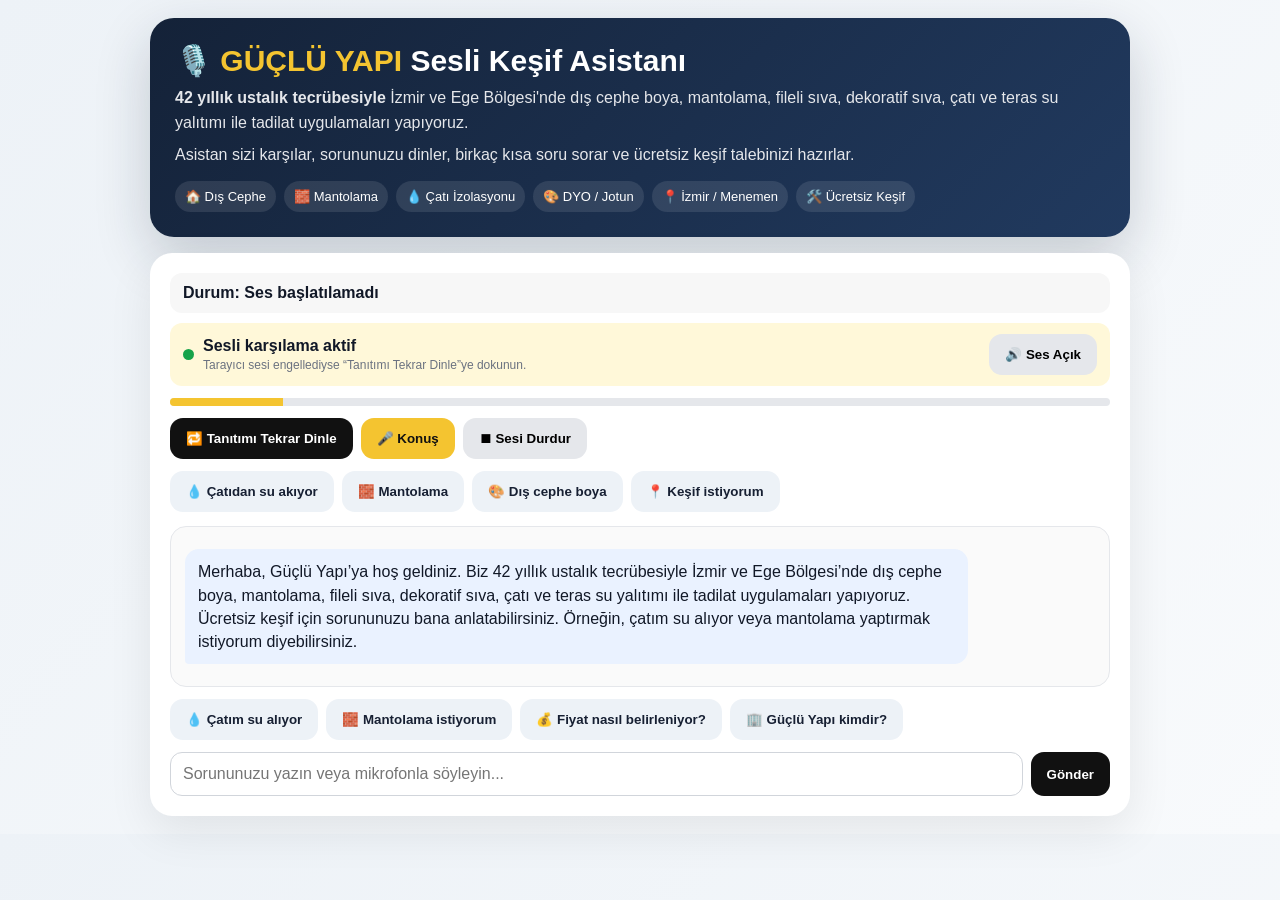
==== commit ca1af7a8: "Upgrade voice assistant welcome and discovery flow" ====
--- a/sesli-asistan-test.html
+++ b/sesli-asistan-test.html
@@ -1,156 +1,112 @@
 <!doctype html>
 <html lang="tr">
 <head>
-  <meta charset="utf-8">
-  <meta name="viewport" content="width=device-width,initial-scale=1">
-  <title>Güçlü Yapı Sesli Keşif Asistanı</title>
-  <style>
-    :root{--navy:#142238;--navy2:#1d3150;--gold:#f4c430;--green:#16a34a;--soft:#f4f6f8;--text:#111827;--danger:#b91c1c}
-    *{box-sizing:border-box}body{font-family:Arial,sans-serif;background:linear-gradient(135deg,#eef2f7,#f8fafc);margin:0;padding:20px;color:var(--text)}
-    .wrap{max-width:980px;margin:20px auto}.brand{background:linear-gradient(135deg,var(--navy),var(--navy2));color:#fff;border-radius:24px;padding:24px;box-shadow:0 20px 60px rgba(20,34,56,.18)}
-    .brand h1{margin:0 0 8px;font-size:30px}.brand strong{color:var(--gold)}.brand p{margin:7px 0;line-height:1.55;color:#e5e7eb}.badges{display:flex;flex-wrap:wrap;gap:8px;margin-top:14px}.badge{background:rgba(255,255,255,.1);padding:8px 10px;border-radius:999px;font-size:13px}
-    .card{margin-top:16px;background:#fff;border-radius:22px;padding:20px;box-shadow:0 16px 45px rgba(0,0,0,.08)}.status{padding:11px 13px;background:#f7f7f7;border-radius:12px;margin:10px 0;font-weight:700}.progress{height:8px;background:#e5e7eb;border-radius:999px;overflow:hidden;margin:10px 0 16px}.progress>div{height:100%;width:10%;background:var(--gold);transition:.25s}
-    .actions{display:flex;flex-wrap:wrap;gap:8px;margin:12px 0}button{border:0;border-radius:13px;padding:13px 16px;font-weight:800;cursor:pointer}.start{background:#111;color:#fff}.mic{background:var(--gold);color:#111}.stop{background:#e5e7eb}.send{background:var(--green);color:#fff;width:100%;font-size:16px}.quick{background:#edf2f7;color:#172033;font-weight:700}.danger{background:#fee2e2;color:#991b1b}
-    .conversation{margin-top:14px;border:1px solid #e5e7eb;border-radius:16px;padding:14px;min-height:150px;max-height:360px;overflow:auto;background:#fafafa}.msg{max-width:86%;padding:11px 13px;border-radius:14px;margin:8px 0;line-height:1.45;white-space:pre-wrap}.bot{background:#eaf2ff;border-bottom-left-radius:4px}.user{background:#fff2bf;margin-left:auto;border-bottom-right-radius:4px}
-    .inputrow{display:flex;gap:8px;margin-top:12px}.inputrow input{flex:1;border:1px solid #d1d5db;border-radius:13px;padding:13px;font:inherit}.inputrow button{background:#111;color:#fff}.formbox{display:none;margin-top:18px;border-top:1px solid #eee;padding-top:18px}.formbox.show{display:block}.grid{display:grid;grid-template-columns:1fr 1fr;gap:12px}label{font-size:13px;font-weight:800;display:block;margin-bottom:6px}input,select,textarea{width:100%;border:1px solid #d1d5db;border-radius:12px;padding:12px;font:inherit;background:#fff}textarea{min-height:90px;resize:vertical}.full{grid-column:1/-1}.summary{background:#f8fafc;border:1px dashed #cbd5e1;border-radius:14px;padding:14px;white-space:pre-wrap;line-height:1.5;margin-top:12px}.wa-grid{display:grid;grid-template-columns:repeat(3,1fr);gap:8px;margin-top:12px}.wa{display:block;text-decoration:none;text-align:center;background:#25D366;color:#fff;padding:12px;border-radius:12px;font-weight:800}.note{margin-top:10px;color:#6b7280;font-size:12px;line-height:1.5}.consent{display:flex;gap:8px;align-items:flex-start;margin:12px 0;font-size:13px}.consent input{width:auto;margin-top:2px}.hidden{display:none!important}.success{background:#ecfdf5;color:#166534;padding:12px;border-radius:12px;margin-top:12px;font-weight:700}
-    @media(max-width:650px){.grid,.wa-grid{grid-template-columns:1fr}.brand h1{font-size:24px}.msg{max-width:94%}.inputrow{flex-direction:column}}
-  </style>
+<meta charset="utf-8">
+<meta name="viewport" content="width=device-width,initial-scale=1">
+<title>Güçlü Yapı Sesli Keşif Asistanı</title>
+<style>
+:root{--navy:#142238;--navy2:#213a5f;--gold:#f4c430;--green:#16a34a;--soft:#f5f7fa;--text:#111827;--danger:#b91c1c}
+*{box-sizing:border-box}body{margin:0;padding:18px;font-family:Arial,sans-serif;background:linear-gradient(135deg,#edf2f7,#f8fafc);color:var(--text)}
+.wrap{max-width:980px;margin:auto}.brand{background:linear-gradient(135deg,var(--navy),var(--navy2));color:#fff;padding:25px;border-radius:24px;box-shadow:0 20px 55px rgba(20,34,56,.2)}
+.brand h1{margin:0 0 8px;font-size:30px}.brand strong{color:var(--gold)}.brand p{margin:7px 0;line-height:1.55;color:#e5e7eb}.badges{display:flex;flex-wrap:wrap;gap:8px;margin-top:14px}.badge{background:rgba(255,255,255,.1);padding:8px 10px;border-radius:999px;font-size:13px}
+.card{margin-top:16px;background:#fff;padding:20px;border-radius:22px;box-shadow:0 16px 45px rgba(0,0,0,.08)}
+.status{padding:11px 13px;background:#f7f7f7;border-radius:12px;font-weight:700}.voicebar{margin-top:10px;padding:11px 13px;border-radius:12px;background:#fff8d9;display:flex;gap:10px;align-items:center;justify-content:space-between;flex-wrap:wrap}.voiceleft{display:flex;gap:9px;align-items:center}.dot{width:11px;height:11px;border-radius:50%;background:#16a34a;box-shadow:0 0 0 0 rgba(22,163,74,.5);animation:pulse 1.7s infinite}@keyframes pulse{70%{box-shadow:0 0 0 9px rgba(22,163,74,0)}}
+.progress{height:8px;background:#e5e7eb;border-radius:999px;overflow:hidden;margin:12px 0}.progress>div{height:100%;width:10%;background:var(--gold);transition:.25s}
+.actions{display:flex;flex-wrap:wrap;gap:8px;margin:12px 0}button{border:0;border-radius:13px;padding:13px 16px;font-weight:800;cursor:pointer}.dark{background:#111;color:#fff}.mic{background:var(--gold);color:#111}.soft{background:#e5e7eb}.green{background:var(--green);color:#fff}.quick{background:#edf2f7;color:#172033}
+.conversation{margin-top:14px;border:1px solid #e5e7eb;border-radius:16px;padding:14px;min-height:160px;max-height:360px;overflow:auto;background:#fafafa}.msg{max-width:86%;padding:11px 13px;border-radius:14px;margin:8px 0;line-height:1.45;white-space:pre-wrap}.bot{background:#eaf2ff;border-bottom-left-radius:4px}.user{background:#fff2bf;margin-left:auto;border-bottom-right-radius:4px}
+.inputrow{display:flex;gap:8px;margin-top:12px}.inputrow input{flex:1}.inputrow button{background:#111;color:#fff}
+input,select,textarea{width:100%;border:1px solid #d1d5db;border-radius:12px;padding:12px;font:inherit;background:#fff}textarea{min-height:90px;resize:vertical}.formbox{display:none;margin-top:20px;border-top:1px solid #eee;padding-top:18px}.formbox.show{display:block}.grid{display:grid;grid-template-columns:1fr 1fr;gap:12px}.full{grid-column:1/-1}label{display:block;font-size:13px;font-weight:800;margin-bottom:6px}.consent{display:flex;gap:8px;margin:12px 0;align-items:flex-start;font-size:13px}.consent input{width:auto;margin-top:2px}.summary{background:#f8fafc;border:1px dashed #cbd5e1;border-radius:14px;padding:14px;white-space:pre-wrap;line-height:1.5;margin-top:12px}.wa-grid{display:grid;grid-template-columns:repeat(3,1fr);gap:8px;margin-top:12px}.wa{display:block;text-decoration:none;text-align:center;background:#25D366;color:#fff;padding:12px;border-radius:12px;font-weight:800}.hidden{display:none!important}.success{background:#ecfdf5;color:#166534;padding:12px;border-radius:12px;margin-top:12px;font-weight:700}.note{margin-top:10px;color:#6b7280;font-size:12px;line-height:1.5}.locationbox{display:flex;gap:8px}.locationbox input{flex:1}
+@media(max-width:650px){body{padding:10px}.grid,.wa-grid{grid-template-columns:1fr}.brand h1{font-size:24px}.msg{max-width:94%}.inputrow,.locationbox{flex-direction:column}.voicebar{align-items:flex-start}}
+</style>
 </head>
 <body>
 <div class="wrap">
-  <section class="brand">
-    <h1>🎙️ <strong>GÜÇLÜ YAPI</strong> Sesli Keşif Asistanı</h1>
-    <p><b>42 yıllık ustalık tecrübesiyle</b> İzmir ve Ege Bölgesi'nde dış cephe boya, mantolama, fileli sıva, dekoratif sıva, çatı/teras izolasyonu ve tadilat uygulamaları yapıyoruz.</p>
-    <p>Asistan sorununuzu dinler, birkaç kısa soru sorar, keşif kaydınızı oluşturur ve bilgileri Güçlü Yapı ekibine WhatsApp üzerinden hazırlar.</p>
-    <div class="badges"><span class="badge">🏠 Dış Cephe</span><span class="badge">🧱 Mantolama</span><span class="badge">💧 Çatı İzolasyonu</span><span class="badge">🎨 DYO / Jotun</span><span class="badge">📍 İzmir / Menemen</span><span class="badge">🛠️ Ücretsiz Keşif</span></div>
-  </section>
-
-  <section class="card">
-    <div id="status" class="status">Durum: Hazır</div>
-    <div class="progress"><div id="progressBar"></div></div>
-    <div class="actions">
-      <button class="start" id="startBtn">🔊 Asistanı Başlat</button>
-      <button class="mic" id="micBtn">🎤 Konuş</button>
-      <button class="stop" id="stopBtn">⏹ Sesi Durdur</button>
-    </div>
-    <div class="actions">
-      <button class="quick" data-q="Evimin çatısından su akıyor">💧 Çatıdan su akıyor</button>
-      <button class="quick" data-q="Mantolama yaptırmak istiyorum">🧱 Mantolama</button>
-      <button class="quick" data-q="Dış cephe boya yaptırmak istiyorum">🎨 Dış cephe boya</button>
-      <button class="quick" data-q="Ücretsiz keşif istiyorum">📍 Keşif istiyorum</button>
-    </div>
-
-    <div id="conversation" class="conversation"></div>
-    <div id="dynamicQuick" class="actions"></div>
-    <div class="inputrow">
-      <input id="text" placeholder="Sorunuzu yazın veya mikrofonla söyleyin...">
-      <button id="sendText">Gönder</button>
-    </div>
-
-    <div id="formBox" class="formbox">
-      <h2>📋 Ücretsiz Keşif Formu</h2>
-      <p>Asistanın anladığı bilgiler otomatik doldurulur. Eksik kalanları tamamlayın.</p>
-      <div class="grid">
-        <div><label>Ad Soyad *</label><input id="fName" autocomplete="name" placeholder="Adınız soyadınız"></div>
-        <div><label>Telefon *</label><input id="fPhone" type="tel" inputmode="tel" autocomplete="tel" placeholder="05xx xxx xx xx"></div>
-        <div><label>İlçe *</label><input id="fDistrict" placeholder="Örn. Menemen"></div>
-        <div><label>Mahalle</label><input id="fNeighborhood" placeholder="Mahalle"></div>
-        <div class="full"><label>Açık Adres *</label><input id="fAddress" autocomplete="street-address" placeholder="Sokak, bina no, site/apartman adı"></div>
-        <div><label>Hizmet</label><select id="fService"><option>Çatı / Teras Su İzolasyonu</option><option>Mantolama</option><option>Dış Cephe Boya ve Tamirat</option><option>Fileli Sıva</option><option>Dekoratif Sıva</option><option>Diğer</option></select></div>
-        <div><label>Bina Bilgisi</label><input id="fBuilding" placeholder="Örn. 5 katlı apartman"></div>
-        <div><label>Aciliyet</label><select id="fUrgency"><option>Normal</option><option>Bu hafta</option><option>Acil - su alıyor / aktif sorun</option></select></div>
-        <div><label>Uygun Aranma Zamanı</label><select id="fTime"><option>Fark etmez</option><option>09:00 - 12:00</option><option>12:00 - 15:00</option><option>15:00 - 18:00</option><option>18:00 sonrası</option></select></div>
-        <div class="full"><label>Sorun / Talep</label><textarea id="fProblem" placeholder="Sorunu kısaca anlatın..."></textarea></div>
-      </div>
-
-      <div class="consent"><input id="consent" type="checkbox"><label for="consent" style="font-weight:600;margin:0">Keşif talebimin Güçlü Yapı ekibiyle WhatsApp üzerinden paylaşılmasını kabul ediyorum.</label></div>
-      <button class="start" id="previewBtn" style="width:100%">🧾 Talebi Önizle</button>
-      <div id="summary" class="summary hidden"></div>
-      <button class="send" id="sendTeamBtn" style="margin-top:10px">📲 3 Güçlü Yapı Hattına Gönderimi Hazırla</button>
-      <button class="stop" id="copyBtn" style="width:100%;margin-top:8px">📋 Mesajı Kopyala</button>
-
-      <div id="waButtons" class="wa-grid hidden">
-        <a id="wa1" class="wa" target="_blank" rel="noopener">WhatsApp 1</a>
-        <a id="wa2" class="wa" target="_blank" rel="noopener">WhatsApp 2</a>
-        <a id="wa3" class="wa" target="_blank" rel="noopener">WhatsApp 3</a>
-      </div>
-      <div id="sendInfo" class="note">Not: Normal WhatsApp bağlantısı güvenlik nedeniyle mesajı kendi kendine gönderemez. Bu sayfa 3 sohbeti hazırlar; WhatsApp'ta “Gönder”e dokunmanız gerekir. Tam otomatik gönderim için WhatsApp Business Cloud API gerekir.</div>
-      <div id="success" class="success hidden"></div>
-    </div>
-  </section>
+<section class="brand">
+<h1>🎙️ <strong>GÜÇLÜ YAPI</strong> Sesli Keşif Asistanı</h1>
+<p><b>42 yıllık ustalık tecrübesiyle</b> İzmir ve Ege Bölgesi'nde dış cephe boya, mantolama, fileli sıva, dekoratif sıva, çatı ve teras su yalıtımı ile tadilat uygulamaları yapıyoruz.</p>
+<p>Asistan sizi karşılar, sorununuzu dinler, birkaç kısa soru sorar ve ücretsiz keşif talebinizi hazırlar.</p>
+<div class="badges"><span class="badge">🏠 Dış Cephe</span><span class="badge">🧱 Mantolama</span><span class="badge">💧 Çatı İzolasyonu</span><span class="badge">🎨 DYO / Jotun</span><span class="badge">📍 İzmir / Menemen</span><span class="badge">🛠️ Ücretsiz Keşif</span></div>
+</section>
+<section class="card">
+<div id="status" class="status">Durum: Hazır</div>
+<div class="voicebar"><div class="voiceleft"><span class="dot"></span><div><b>Sesli karşılama aktif</b><div id="voiceInfo" style="font-size:12px;color:#6b7280;margin-top:3px">Sayfa açılır açılmaz sizi tanıtmaya çalışır.</div></div></div><button id="muteBtn" class="soft">🔊 Ses Açık</button></div>
+<div class="progress"><div id="progressBar"></div></div>
+<div class="actions"><button id="startBtn" class="dark">🔁 Tanıtımı Tekrar Dinle</button><button id="micBtn" class="mic">🎤 Konuş</button><button id="stopBtn" class="soft">⏹ Sesi Durdur</button></div>
+<div class="actions"><button class="quick" data-q="Evimin çatısından su akıyor">💧 Çatıdan su akıyor</button><button class="quick" data-q="Mantolama yaptırmak istiyorum">🧱 Mantolama</button><button class="quick" data-q="Dış cephe boya yaptırmak istiyorum">🎨 Dış cephe boya</button><button class="quick" data-q="Ücretsiz keşif istiyorum">📍 Keşif istiyorum</button></div>
+<div id="conversation" class="conversation"></div>
+<div id="dynamicQuick" class="actions"></div>
+<div class="inputrow"><input id="text" placeholder="Sorununuzu yazın veya mikrofonla söyleyin..."><button id="sendText">Gönder</button></div>
+<div id="formBox" class="formbox">
+<h2>📋 Ücretsiz Keşif Formu</h2>
+<p>Asistanın anladığı bilgiler otomatik doldurulur. Eksik kalanları tamamlayın.</p>
+<div class="grid">
+<div><label>Ad Soyad *</label><input id="fName" autocomplete="name" placeholder="Adınız soyadınız"></div>
+<div><label>Telefon *</label><input id="fPhone" type="tel" inputmode="tel" autocomplete="tel" placeholder="05xx xxx xx xx"></div>
+<div><label>İlçe *</label><input id="fDistrict" placeholder="Örn. Menemen"></div>
+<div><label>Mahalle</label><input id="fNeighborhood" placeholder="Mahalle"></div>
+<div class="full"><label>Açık Adres *</label><input id="fAddress" autocomplete="street-address" placeholder="Sokak, bina no, site/apartman adı"></div>
+<div class="full"><label>Konum Linki</label><div class="locationbox"><input id="fLocation" placeholder="Google Maps konumu"><button id="locationBtn" type="button" class="soft">📍 Konumumu Al</button></div></div>
+<div><label>Hizmet</label><select id="fService"><option>Çatı / Teras Su İzolasyonu</option><option>Mantolama</option><option>Dış Cephe Boya ve Tamirat</option><option>Fileli Sıva</option><option>Dekoratif Sıva</option><option>Diğer</option></select></div>
+<div><label>Bina Bilgisi</label><input id="fBuilding" placeholder="Örn. 5 katlı apartman"></div>
+<div><label>Aciliyet</label><select id="fUrgency"><option>Normal</option><option>Bu hafta</option><option>Acil - su alıyor / aktif sorun</option></select></div>
+<div><label>Uygun Aranma Zamanı</label><select id="fTime"><option>Fark etmez</option><option>09:00 - 12:00</option><option>12:00 - 15:00</option><option>15:00 - 18:00</option><option>18:00 sonrası</option></select></div>
+<div class="full"><label>Sorun / Talep</label><textarea id="fProblem" placeholder="Sorunu kısaca anlatın..."></textarea></div>
 </div>
-
+<div class="consent"><input id="consent" type="checkbox"><label for="consent" style="font-weight:600;margin:0">Keşif talebimin Güçlü Yapı ekibiyle WhatsApp üzerinden paylaşılmasını kabul ediyorum.</label></div>
+<button id="previewBtn" class="dark" style="width:100%">🧾 Talebi Önizle</button>
+<div id="summary" class="summary hidden"></div>
+<button id="sendTeamBtn" class="green" style="width:100%;margin-top:10px">📲 3 Güçlü Yapı Hattına Gönderimi Hazırla</button>
+<button id="copyBtn" class="soft" style="width:100%;margin-top:8px">📋 Mesajı Kopyala</button>
+<div id="waButtons" class="wa-grid hidden"><a id="wa1" class="wa" target="_blank" rel="noopener">WhatsApp 1</a><a id="wa2" class="wa" target="_blank" rel="noopener">WhatsApp 2</a><a id="wa3" class="wa" target="_blank" rel="noopener">WhatsApp 3</a></div>
+<div class="note">WhatsApp güvenliği nedeniyle mesaj kendi kendine gönderilemez. Sistem 3 sohbeti hazırlar; WhatsApp'ta Gönder'e dokunmanız gerekir. Tam otomatik gönderim için WhatsApp Business Cloud API gerekir.</div>
+<div id="success" class="success hidden"></div>
+</div>
+</section>
+</div>
 <script>
 (function(){
-  const TEAM=['905354176251','905073541360','905013242145'];
-  const statusEl=document.getElementById('status'), textEl=document.getElementById('text'), conv=document.getElementById('conversation');
-  const formBox=document.getElementById('formBox'), dynamicQuick=document.getElementById('dynamicQuick'), progressBar=document.getElementById('progressBar');
-  const state={step:'start',district:'',service:'',problem:'',building:'',urgency:'Normal',history:[]};
-
-  function setStatus(t){statusEl.textContent='Durum: '+t}
-  function setProgress(n){progressBar.style.width=Math.max(8,Math.min(100,n))+'%'}
-  function addMsg(who,text){const d=document.createElement('div');d.className='msg '+(who==='bot'?'bot':'user');d.textContent=text;conv.appendChild(d);conv.scrollTop=conv.scrollHeight;state.history.push({who,text})}
-  function pickTurkishVoice(){const voices=speechSynthesis.getVoices();return voices.find(v=>/^tr(-|_)/i.test(v.lang))||voices.find(v=>/Turk/i.test(v.name))||voices[0]||null}
-  function speak(text){if(!('speechSynthesis'in window)){setStatus('Sesli okuma desteklenmiyor');return}speechSynthesis.cancel();const u=new SpeechSynthesisUtterance(text);u.lang='tr-TR';const v=pickTurkishVoice();if(v)u.voice=v;u.rate=.96;u.pitch=1;u.onstart=()=>setStatus('Konuşuyor');u.onend=()=>setStatus('Hazır');u.onerror=()=>setStatus('Seslendirme hatası');speechSynthesis.speak(u)}
-  function bot(text){addMsg('bot',text);speak(text)}
-  function norm(s){return(s||'').toLocaleLowerCase('tr-TR').replace(/[ı]/g,'i').replace(/[ş]/g,'s').replace(/[ğ]/g,'g').replace(/[ü]/g,'u').replace(/[ö]/g,'o').replace(/[ç]/g,'c')}
-  function quick(options){dynamicQuick.innerHTML='';options.forEach(o=>{const b=document.createElement('button');b.className='quick';b.textContent=o.label;b.onclick=()=>understand(o.value);dynamicQuick.appendChild(b)})}
-  function clearQuick(){dynamicQuick.innerHTML=''}
-  function showForm(){formBox.classList.add('show');document.getElementById('fDistrict').value=state.district||'';document.getElementById('fService').value=state.service||'Diğer';document.getElementById('fProblem').value=state.problem||'';document.getElementById('fBuilding').value=state.building||'';document.getElementById('fUrgency').value=state.urgency||'Normal';setProgress(82);formBox.scrollIntoView({behavior:'smooth',block:'start'})}
-  function serviceFrom(q){if(q.includes('cati')||q.includes('teras')||q.includes('su aki')||q.includes('sizdir')||q.includes('rutubet')||q.includes('nem'))return'Çatı / Teras Su İzolasyonu';if(q.includes('mantolama'))return'Mantolama';if(q.includes('dis cephe')||q.includes('boya'))return'Dış Cephe Boya ve Tamirat';if(q.includes('fileli'))return'Fileli Sıva';if(q.includes('dekoratif'))return'Dekoratif Sıva';return''}
-
-  function understand(input){
-    const raw=(input||'').trim();if(!raw)return;addMsg('user',raw);textEl.value='';clearQuick();const q=norm(raw);
-
-    if(state.step==='ask_district'){
-      let district=raw;if(q.includes('menemen'))district='Menemen';else if(q.includes('bornova'))district='Bornova';else if(q.includes('karsiyaka'))district='Karşıyaka';else if(q.includes('cigli'))district='Çiğli';else if(q.includes('buca'))district='Buca';else if(q.includes('konak'))district='Konak';
-      state.district=district.replace(/^(ben |biz |ilcem |ilçem |konumum |konum )/i,'').trim();state.step='ask_building';setProgress(42);
-      bot('Tamam, '+state.district+' olarak kaydettim. Yapı hakkında da kısa bilgi alayım: müstakil ev mi, apartman mı? Kaç katlı?');
-      quick([{label:'🏠 Müstakil ev',value:'Müstakil ev'},{label:'🏢 3-5 katlı apartman',value:'5 katlı apartman'},{label:'🏬 6+ katlı bina',value:'8 katlı bina'}]);return;
-    }
-
-    if(state.step==='ask_building'){
-      state.building=raw;state.step='ask_urgency';setProgress(58);
-      bot('Anladım. Sorun ne kadar acil? Şu anda aktif su alma gibi devam eden bir problem var mı?');
-      quick([{label:'🚨 Acil / aktif sorun',value:'Acil'},{label:'📅 Bu hafta',value:'Bu hafta'},{label:'✅ Normal',value:'Normal'}]);return;
-    }
-
-    if(state.step==='ask_urgency'){
-      state.urgency=q.includes('acil')?'Acil - su alıyor / aktif sorun':(q.includes('hafta')?'Bu hafta':'Normal');state.step='form';setProgress(72);
-      bot('Tamam. Şimdi ücretsiz keşif formunu açıyorum. Ad, telefon ve açık adresi tamamladığınızda talebiniz Güçlü Yapı ekibine hazır hale gelecek. Fotoğraf ve videoları WhatsApp açıldıktan sonra ekleyebilirsiniz.');showForm();return;
-    }
-
-    const service=serviceFrom(q);if(service){state.service=service;state.problem=raw;state.step='ask_district';state.urgency=(q.includes('su aki')||q.includes('sizdir'))?'Acil - su alıyor / aktif sorun':'Normal';setProgress(28);bot(service==='Çatı / Teras Su İzolasyonu'?'Geçmiş olsun. Çatıdan su alma; membran, baca dipleri, parapetler, dereler veya çatlaklardan kaynaklanabilir. Net çözüm için yerinde görmek en doğrusu. Hangi ilçedesiniz?':'Tabii. '+service+' konusunda yardımcı oluyoruz. Önce hangi ilçede olduğunuzu söyler misiniz?');return}
-    if(q.includes('kesif')||q.includes('fiyat')||q.includes('teklif')){state.problem=raw;state.step='ask_district';setProgress(25);bot('Memnuniyetle ücretsiz keşif kaydı oluşturalım. Önce hangi ilçedesiniz?');return}
-    if(q.includes('kimsiniz')||q.includes('guclu yapi')||q.includes('hakkinda')){bot('Güçlü Yapı; 42 yıllık ustalık tecrübesiyle İzmir ve Ege Bölgesi’nde dış cephe boya, mantolama, fileli ve dekoratif sıva, çatı ve teras izolasyonu ile tadilat işleri yapan bir uygulama ekibidir. DYO ve Jotun gibi markalarla çalışıyoruz. Sorununuzu söylerseniz sizi keşif kaydına yönlendirebilirim.');return}
-    bot('Size yardımcı olayım. Örneğin “çatım su alıyor”, “mantolama yaptırmak istiyorum” veya “dış cephe boya istiyorum” diyebilirsiniz.');
-  }
-
-  function buildMessage(){
-    const v=id=>document.getElementById(id).value.trim();
-    return `GÜÇLÜ YAPI - YENİ ÜCRETSİZ KEŞİF TALEBİ\n\nAd Soyad: ${v('fName')||'-'}\nTelefon: ${v('fPhone')||'-'}\nİlçe: ${v('fDistrict')||'-'}\nMahalle: ${v('fNeighborhood')||'-'}\nAçık Adres: ${v('fAddress')||'-'}\nHizmet: ${v('fService')||'-'}\nBina Bilgisi: ${v('fBuilding')||'-'}\nAciliyet: ${v('fUrgency')||'-'}\nUygun Aranma Zamanı: ${v('fTime')||'-'}\nSorun / Talep: ${v('fProblem')||'-'}\n\nNot: Müşteri sesli keşif asistanından yönlendirildi. Fotoğraf/video WhatsApp üzerinden ayrıca paylaşılabilir.`;
-  }
-  function validate(){
-    const name=document.getElementById('fName').value.trim(), phone=document.getElementById('fPhone').value.replace(/\D/g,''), district=document.getElementById('fDistrict').value.trim(), address=document.getElementById('fAddress').value.trim();
-    if(!name){alert('Ad Soyad alanını doldurun.');return false}if(phone.length<10){alert('Telefon numarasını kontrol edin.');return false}if(!district){alert('İlçe alanını doldurun.');return false}if(!address){alert('Açık adresi doldurun.');return false}if(!document.getElementById('consent').checked){alert('WhatsApp paylaşım onayını işaretleyin.');return false}return true;
-  }
-  function prepareLinks(){const msg=buildMessage();TEAM.forEach((n,i)=>{const a=document.getElementById('wa'+(i+1));a.href='https://wa.me/'+n+'?text='+encodeURIComponent(msg)});document.getElementById('waButtons').classList.remove('hidden');document.getElementById('summary').textContent=msg;document.getElementById('summary').classList.remove('hidden');return msg}
-
-  document.getElementById('startBtn').onclick=function(){const intro='Merhaba, Güçlü Yapı’ya hoş geldiniz. 42 yıllık ustalık tecrübesiyle İzmir ve Ege Bölgesi’nde mantolama, dış cephe boya, sıva ve çatı izolasyonu hizmeti veriyoruz. Sorununuzu bana anlatın; birkaç kısa soru sorup ücretsiz keşif kaydınızı hazırlayayım.';addMsg('bot',intro);speak(intro);setProgress(12)};
-  document.getElementById('sendText').onclick=()=>understand(textEl.value);textEl.addEventListener('keydown',e=>{if(e.key==='Enter'){e.preventDefault();understand(textEl.value)}});
-  document.querySelectorAll('[data-q]').forEach(b=>b.onclick=()=>understand(b.dataset.q));
-  document.getElementById('stopBtn').onclick=()=>{if('speechSynthesis'in window)speechSynthesis.cancel();setStatus('Durduruldu')};
-  document.getElementById('previewBtn').onclick=function(){if(!validate())return;prepareLinks();setProgress(94);bot('Keşif talebinizi hazırladım. Bilgileri kontrol edin. Uygunsa üç Güçlü Yapı WhatsApp hattına gönderimi hazırlayabilirsiniz.')};
-  document.getElementById('copyBtn').onclick=async function(){const msg=prepareLinks();try{await navigator.clipboard.writeText(msg);document.getElementById('success').textContent='✅ Mesaj panoya kopyalandı.';document.getElementById('success').classList.remove('hidden')}catch(e){alert('Kopyalama desteklenmedi. Önizlemeden metni seçebilirsiniz.')}};
-  document.getElementById('sendTeamBtn').onclick=function(){if(!validate())return;prepareLinks();setProgress(100);const urls=TEAM.map(n=>'https://wa.me/'+n+'?text='+encodeURIComponent(buildMessage()));let opened=0;urls.forEach((u,i)=>{setTimeout(()=>{const w=window.open(u,'_blank');if(w)opened++},i*350)});document.getElementById('success').textContent='✅ 3 ekip hattı için WhatsApp sohbetleri hazırlandı. Tarayıcı bazı sekmeleri engellerse aşağıdaki 3 yeşil butonu sırayla kullanın.';document.getElementById('success').classList.remove('hidden');bot('Talebiniz hazır. WhatsApp güvenliği nedeniyle mesajlar otomatik gönderilmez; açılan sohbetlerde Gönder düğmesine basmanız gerekir. Tam otomatik üçlü gönderim için WhatsApp Business Cloud API kurulumu yapabiliriz.')};
-
-  const SR=window.SpeechRecognition||window.webkitSpeechRecognition;
-  if(!SR){document.getElementById('micBtn').disabled=true;document.getElementById('micBtn').textContent='🎤 Mikrofon desteklenmiyor'}else{const rec=new SR();rec.lang='tr-TR';rec.interimResults=false;rec.maxAlternatives=1;document.getElementById('micBtn').onclick=function(){try{setStatus('Dinliyor...');rec.start()}catch(e){setStatus('Mikrofon zaten açık olabilir')}};rec.onresult=function(e){const heard=e.results[0][0].transcript;setStatus('Anlaşıldı: '+heard);understand(heard)};rec.onerror=e=>setStatus('Mikrofon hatası: '+e.error);rec.onend=()=>{if(!speechSynthesis.speaking)setStatus('Hazır')}}
-
-  // Form değerlerini tarayıcıda koru; sayfa yenilense bile kaybolmasın.
-  const ids=['fName','fPhone','fDistrict','fNeighborhood','fAddress','fService','fBuilding','fUrgency','fTime','fProblem'];
-  ids.forEach(id=>{const el=document.getElementById(id);const saved=localStorage.getItem('gy_'+id);if(saved)el.value=saved;el.addEventListener('input',()=>localStorage.setItem('gy_'+id,el.value));el.addEventListener('change',()=>localStorage.setItem('gy_'+id,el.value))});
+const TEAM=['905354176251','905073541360','905013242145'];
+const INTRO='Merhaba, Güçlü Yapı’ya hoş geldiniz. Biz 42 yıllık ustalık tecrübesiyle İzmir ve Ege Bölgesi’nde dış cephe boya, mantolama, fileli sıva, dekoratif sıva, çatı ve teras su yalıtımı ile tadilat uygulamaları yapıyoruz. Ücretsiz keşif için sorununuzu bana anlatabilirsiniz. Örneğin, çatım su alıyor veya mantolama yaptırmak istiyorum diyebilirsiniz.';
+const statusEl=document.getElementById('status'),textEl=document.getElementById('text'),conv=document.getElementById('conversation'),formBox=document.getElementById('formBox'),dynamicQuick=document.getElementById('dynamicQuick'),progressBar=document.getElementById('progressBar'),voiceInfo=document.getElementById('voiceInfo');
+const state={step:'start',district:'',service:'',problem:'',building:'',urgency:'Normal',history:[]};
+let voiceEnabled=true,speechToken=0,introAdded=false,hasSpoken=false;
+function setStatus(t){statusEl.textContent='Durum: '+t}function setProgress(n){progressBar.style.width=Math.max(8,Math.min(100,n))+'%'}
+function addMsg(who,text){const d=document.createElement('div');d.className='msg '+(who==='bot'?'bot':'user');d.textContent=text;conv.appendChild(d);conv.scrollTop=conv.scrollHeight;state.history.push({who,text})}
+function norm(s){return(s||'').toLocaleLowerCase('tr-TR').replace(/[ı]/g,'i').replace(/[ş]/g,'s').replace(/[ğ]/g,'g').replace(/[ü]/g,'u').replace(/[ö]/g,'o').replace(/[ç]/g,'c')}
+function pickTurkishVoice(){if(!('speechSynthesis'in window))return null;const voices=speechSynthesis.getVoices();const tr=voices.filter(v=>/^tr(-|_)/i.test(v.lang)||/türk|turk|emel|yelda/i.test(v.name));const score=v=>{const n=(v.name||'').toLowerCase();let s=0;if(/^tr(-|_)/i.test(v.lang))s+=100;if(/emel/.test(n))s+=35;if(/yelda/.test(n))s+=30;if(/google/.test(n))s+=20;if(/microsoft/.test(n))s+=18;if(v.localService)s+=5;return s};return tr.sort((a,b)=>score(b)-score(a))[0]||voices[0]||null}
+function chunks(text){const p=(text||'').match(/[^.!?]+[.!?]?/g)||[text];const out=[];let cur='';p.forEach(x=>{x=x.trim();if(!x)return;if((cur+' '+x).trim().length>180){if(cur)out.push(cur.trim());cur=x}else cur=(cur+' '+x).trim()});if(cur)out.push(cur);return out}
+function speak(text){if(!voiceEnabled)return;if(!('speechSynthesis'in window)){setStatus('Bu tarayıcı sesli okumayı desteklemiyor');voiceInfo.textContent='Sesli okuma desteklenmiyor.';return}const my=++speechToken;speechSynthesis.cancel();const list=chunks(text);let i=0;const next=()=>{if(my!==speechToken||!voiceEnabled)return;if(i>=list.length){setStatus('Hazır');return}const u=new SpeechSynthesisUtterance(list[i]);u.lang='tr-TR';const v=pickTurkishVoice();if(v)u.voice=v;u.rate=.92;u.pitch=.98;u.volume=1;u.onstart=()=>{hasSpoken=true;setStatus('Konuşuyor');voiceInfo.textContent='Türkçe sesli asistan konuşuyor.'};u.onend=()=>{i++;setTimeout(next,90)};u.onerror=e=>{setStatus('Ses başlatılamadı');voiceInfo.textContent='Tarayıcı sesi engellediyse “Tanıtımı Tekrar Dinle”ye dokunun.'};speechSynthesis.speak(u)};setTimeout(next,speechSynthesis.getVoices().length?0:250)}
+function bot(text){addMsg('bot',text);speak(text)}
+function quick(options){dynamicQuick.innerHTML='';options.forEach(o=>{const b=document.createElement('button');b.className='quick';b.textContent=o.label;b.onclick=()=>understand(o.value);dynamicQuick.appendChild(b)})}function clearQuick(){dynamicQuick.innerHTML=''}
+function serviceFrom(q){if(q.includes('cati')||q.includes('teras')||q.includes('su aki')||q.includes('sizdir')||q.includes('rutubet')||q.includes('nem'))return'Çatı / Teras Su İzolasyonu';if(q.includes('mantolama'))return'Mantolama';if(q.includes('dis cephe')||q.includes('boya'))return'Dış Cephe Boya ve Tamirat';if(q.includes('fileli'))return'Fileli Sıva';if(q.includes('dekoratif'))return'Dekoratif Sıva';return''}
+function showForm(){formBox.classList.add('show');document.getElementById('fDistrict').value=state.district||document.getElementById('fDistrict').value;document.getElementById('fService').value=state.service||document.getElementById('fService').value||'Diğer';document.getElementById('fProblem').value=state.problem||document.getElementById('fProblem').value;document.getElementById('fBuilding').value=state.building||document.getElementById('fBuilding').value;document.getElementById('fUrgency').value=state.urgency||'Normal';setProgress(82);formBox.scrollIntoView({behavior:'smooth',block:'start'})}
+function districtName(raw,q){const list=[['menemen','Menemen'],['bornova','Bornova'],['karsiyaka','Karşıyaka'],['cigli','Çiğli'],['buca','Buca'],['konak','Konak'],['bayrakli','Bayraklı'],['karabaglar','Karabağlar'],['gaziemir','Gaziemir'],['torbali','Torbalı'],['urla','Urla'],['seferihisar','Seferihisar'],['aliaga','Aliağa'],['foca','Foça'],['cesme','Çeşme']];for(const x of list)if(q.includes(x[0]))return x[1];return raw.replace(/^(ben |biz |ilcem |ilçem |konumum |konum |benim ilçem )/i,'').trim()}
+function understand(input){const raw=(input||'').trim();if(!raw)return;addMsg('user',raw);textEl.value='';clearQuick();const q=norm(raw);
+if(state.step==='ask_district'){state.district=districtName(raw,q);state.step='ask_building';setProgress(42);bot('Tamam, '+state.district+' olarak kaydettim. Yapı müstakil ev mi, apartman mı? Kaç katlı?');quick([{label:'🏠 Müstakil ev',value:'Müstakil ev'},{label:'🏢 3-5 katlı apartman',value:'5 katlı apartman'},{label:'🏬 6+ katlı bina',value:'8 katlı bina'}]);return}
+if(state.step==='ask_building'){state.building=raw;state.step='ask_urgency';setProgress(58);bot('Anladım. Sorun ne kadar acil? Şu anda aktif su alma gibi devam eden bir problem var mı?');quick([{label:'🚨 Acil / aktif sorun',value:'Acil'},{label:'📅 Bu hafta',value:'Bu hafta'},{label:'✅ Normal',value:'Normal'}]);return}
+if(state.step==='ask_urgency'){state.urgency=q.includes('acil')?'Acil - su alıyor / aktif sorun':(q.includes('hafta')?'Bu hafta':'Normal');state.step='form';setProgress(72);bot('Tamam. Şimdi ücretsiz keşif formunu açıyorum. Ad, telefon ve açık adresi tamamladığınızda talebiniz hazır olacak.');showForm();return}
+const service=serviceFrom(q);if(service){state.service=service;state.problem=raw;state.step='ask_district';state.urgency=(q.includes('su aki')||q.includes('sizdir'))?'Acil - su alıyor / aktif sorun':'Normal';setProgress(28);bot(service==='Çatı / Teras Su İzolasyonu'?'Geçmiş olsun. Çatıdan su alma; membran, baca dipleri, parapet, dere veya çatlaklardan kaynaklanabilir. Net çözüm için yerinde görmek en doğrusu. Hangi ilçedesiniz?':'Tabii. '+service+' konusunda yardımcı oluyoruz. Önce hangi ilçede olduğunuzu söyler misiniz?');return}
+if(q.includes('kesif')||q.includes('fiyat')||q.includes('teklif')){state.problem=raw;state.step='ask_district';setProgress(25);bot('Memnuniyetle ücretsiz keşif kaydı oluşturalım. Net fiyat; alan, yüzey durumu, uygulanacak sistem ve malzemeye göre belirlenir. Önce hangi ilçedesiniz?');return}
+if(q.includes('garanti')){bot('Garanti süresi yapılacak işin kapsamına göre teklif ve sözleşmede net olarak yazılır. Keşiften sonra ekip size garanti şartlarını açıkça belirtir.');return}
+if(q.includes('dyo')||q.includes('jotun')||q.includes('malzeme')||q.includes('hangi boya')){bot('Projeye göre DYO ve Jotun gibi profesyonel ürünlerle çalışıyoruz. Yüzey ve uygulama tipine göre doğru astar, sıva ve boya sistemi seçilir.');return}
+if(q.includes('hangi bolge')||q.includes('nerede hizmet')||q.includes('hangi ilce')||q.includes('izmirde')){bot('İzmir ve çevresinde hizmet veriyoruz. Menemen, Bornova, Karşıyaka, Çiğli, Bayraklı, Buca, Konak, Karabağlar, Gaziemir, Urla, Seferihisar, Torbalı, Aliağa ve çevre ilçeler için keşif talebi oluşturabilirsiniz.');return}
+if(q.includes('kimsiniz')||q.includes('guclu yapi')||q.includes('hakkinda')||q.includes('kac yil')||q.includes('tecrube')){bot('Güçlü Yapı, 42 yıllık ustalık tecrübesiyle dış cephe boya, mantolama, fileli ve dekoratif sıva, çatı ve teras izolasyonu ile tadilat işleri yapan uygulama ekibidir. İsterseniz sorununuzu anlatın, sizi ücretsiz keşif kaydına yönlendireyim.');return}
+if(q.includes('foto')||q.includes('video')){bot('Fotoğraf ve video çok faydalı olur. Keşif mesajı hazırlandıktan sonra WhatsApp sohbetine bina veya sorunlu bölgenin fotoğraf ve videolarını ekleyebilirsiniz.');return}
+bot('Size yardımcı olayım. Örneğin “çatım su alıyor”, “mantolama yaptırmak istiyorum”, “dış cephe boya istiyorum” ya da “fiyat almak istiyorum” diyebilirsiniz.')}
+function leadNo(){const d=new Date();const pad=n=>String(n).padStart(2,'0');return'GY-'+d.getFullYear()+pad(d.getMonth()+1)+pad(d.getDate())+'-'+String(Math.floor(1000+Math.random()*9000))}
+let currentLead=leadNo();function v(id){return document.getElementById(id).value.trim()}
+function buildMessage(){const urgent=v('fUrgency').toLowerCase().includes('acil')?'🚨 ACİL TALEP\n':'';return `${urgent}GÜÇLÜ YAPI - YENİ ÜCRETSİZ KEŞİF TALEBİ\nTalep No: ${currentLead}\n\nAd Soyad: ${v('fName')||'-'}\nTelefon: ${v('fPhone')||'-'}\nİlçe: ${v('fDistrict')||'-'}\nMahalle: ${v('fNeighborhood')||'-'}\nAçık Adres: ${v('fAddress')||'-'}\nKonum: ${v('fLocation')||'-'}\nHizmet: ${v('fService')||'-'}\nBina Bilgisi: ${v('fBuilding')||'-'}\nAciliyet: ${v('fUrgency')||'-'}\nUygun Aranma Zamanı: ${v('fTime')||'-'}\nSorun / Talep: ${v('fProblem')||'-'}\n\nNot: Müşteri Güçlü Yapı sesli keşif asistanından yönlendirildi.`}
+function validate(){const phone=v('fPhone').replace(/\D/g,'');if(!v('fName')){alert('Ad Soyad alanını doldurun.');return false}if(phone.length<10){alert('Telefon numarasını kontrol edin.');return false}if(!v('fDistrict')){alert('İlçe alanını doldurun.');return false}if(!v('fAddress')){alert('Açık adresi doldurun.');return false}if(!document.getElementById('consent').checked){alert('WhatsApp paylaşım onayını işaretleyin.');return false}return true}
+function prepareLinks(){const msg=buildMessage();TEAM.forEach((n,i)=>document.getElementById('wa'+(i+1)).href='https://wa.me/'+n+'?text='+encodeURIComponent(msg));document.getElementById('waButtons').classList.remove('hidden');document.getElementById('summary').textContent=msg;document.getElementById('summary').classList.remove('hidden');return msg}
+function greet(){if(!introAdded){addMsg('bot',INTRO);introAdded=true;quick([{label:'💧 Çatım su alıyor',value:'Evimin çatısından su akıyor'},{label:'🧱 Mantolama istiyorum',value:'Mantolama yaptırmak istiyorum'},{label:'💰 Fiyat nasıl belirleniyor?',value:'Fiyat almak istiyorum'},{label:'🏢 Güçlü Yapı kimdir?',value:'Güçlü Yapı hakkında bilgi ver'}])}setProgress(12);speak(INTRO)}
+window.addEventListener('load',()=>{setTimeout(()=>{greet();setTimeout(()=>{if(!hasSpoken&&voiceEnabled)voiceInfo.textContent='Tarayıcı sesi bekletmiş olabilir. “Tanıtımı Tekrar Dinle”ye dokunun.'},1200)},350)});
+document.getElementById('startBtn').onclick=greet;document.getElementById('muteBtn').onclick=function(){voiceEnabled=!voiceEnabled;if(!voiceEnabled){speechToken++;if('speechSynthesis'in window)speechSynthesis.cancel();this.textContent='🔇 Ses Kapalı';voiceInfo.textContent='Sesli cevaplar kapalı.'}else{this.textContent='🔊 Ses Açık';voiceInfo.textContent='Sesli cevaplar açık.';speak('Sesli asistan yeniden açıldı.')}};
+document.getElementById('stopBtn').onclick=function(){speechToken++;if('speechSynthesis'in window)speechSynthesis.cancel();setStatus('Durduruldu')};document.getElementById('sendText').onclick=()=>understand(textEl.value);textEl.addEventListener('keydown',e=>{if(e.key==='Enter'){e.preventDefault();understand(textEl.value)}});document.querySelectorAll('[data-q]').forEach(b=>b.onclick=()=>understand(b.dataset.q));
+document.getElementById('previewBtn').onclick=function(){if(!validate())return;prepareLinks();setProgress(94);bot('Keşif talebinizi hazırladım. Bilgileri kontrol edin. Uygunsa üç Güçlü Yapı WhatsApp hattı için gönderimi hazırlayabilirsiniz.')};document.getElementById('copyBtn').onclick=async function(){const msg=prepareLinks();try{await navigator.clipboard.writeText(msg);document.getElementById('success').textContent='✅ Mesaj panoya kopyalandı.';document.getElementById('success').classList.remove('hidden')}catch(e){alert('Kopyalama desteklenmedi.')}};document.getElementById('sendTeamBtn').onclick=function(){if(!validate())return;prepareLinks();setProgress(100);TEAM.forEach((n,i)=>setTimeout(()=>window.open('https://wa.me/'+n+'?text='+encodeURIComponent(buildMessage()),'_blank'),i*400));document.getElementById('success').textContent='✅ 3 ekip hattı için WhatsApp sohbetleri hazırlandı. Tarayıcı sekme engellerse aşağıdaki yeşil butonları kullanın.';document.getElementById('success').classList.remove('hidden');bot('Talebiniz hazır. Açılan WhatsApp sohbetlerinde Gönder düğmesine basmanız yeterli.')};
+document.getElementById('locationBtn').onclick=function(){if(!navigator.geolocation){alert('Bu tarayıcı konum özelliğini desteklemiyor.');return}this.textContent='📍 Konum alınıyor...';navigator.geolocation.getCurrentPosition(p=>{document.getElementById('fLocation').value='https://maps.google.com/?q='+p.coords.latitude+','+p.coords.longitude;this.textContent='✅ Konum Alındı'},()=>{alert('Konum izni alınamadı.');this.textContent='📍 Konumumu Al'},{enableHighAccuracy:true,timeout:10000})};
+const SR=window.SpeechRecognition||window.webkitSpeechRecognition;if(!SR){document.getElementById('micBtn').disabled=true;document.getElementById('micBtn').textContent='🎤 Mikrofon desteklenmiyor'}else{const rec=new SR();rec.lang='tr-TR';rec.interimResults=false;rec.maxAlternatives=1;document.getElementById('micBtn').onclick=function(){try{speechToken++;if('speechSynthesis'in window)speechSynthesis.cancel();setStatus('Dinliyor...');rec.start()}catch(e){setStatus('Mikrofon zaten açık olabilir')}};rec.onresult=e=>{const heard=e.results[0][0].transcript;setStatus('Anlaşıldı: '+heard);understand(heard)};rec.onerror=e=>setStatus('Mikrofon hatası: '+e.error);rec.onend=()=>{if(!('speechSynthesis'in window)||!speechSynthesis.speaking)setStatus('Hazır')}}
+const ids=['fName','fPhone','fDistrict','fNeighborhood','fAddress','fLocation','fService','fBuilding','fUrgency','fTime','fProblem'];ids.forEach(id=>{const el=document.getElementById(id);const saved=localStorage.getItem('gy_'+id);if(saved)el.value=saved;['input','change'].forEach(ev=>el.addEventListener(ev,()=>localStorage.setItem('gy_'+id,el.value)))})
 })();
 </script>
 </body>
-</html>
+</html>
